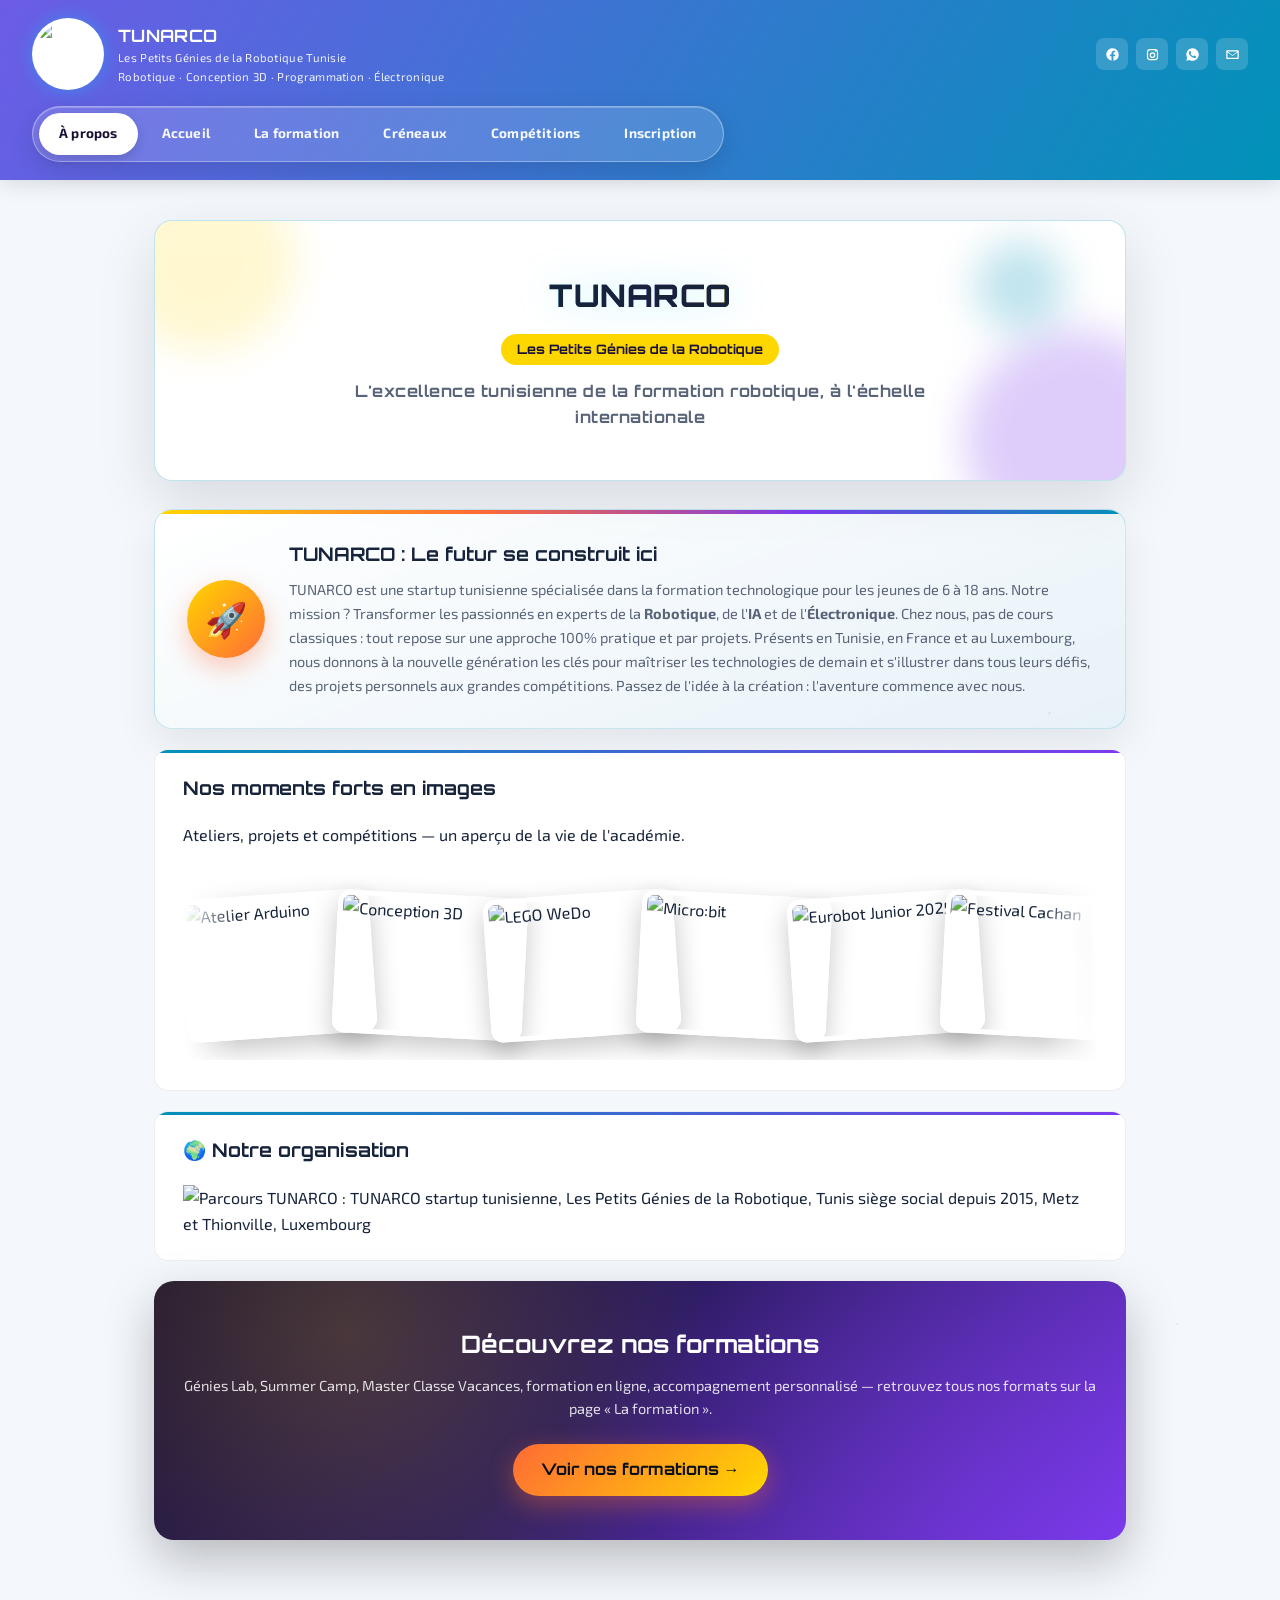
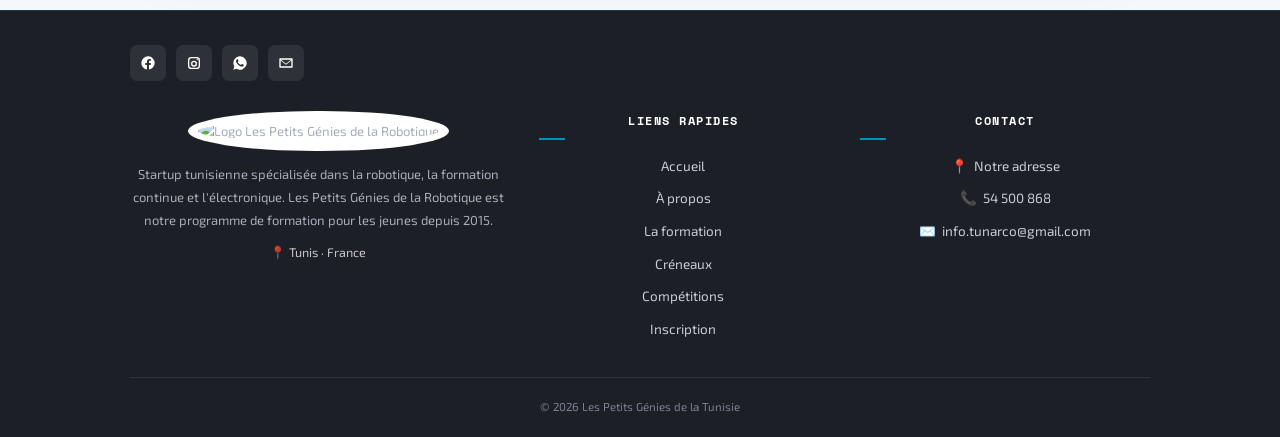
==== apropos.html @ b127946f "Add files via upload" ====
<!DOCTYPE html>
<html lang="fr">
<head>
<meta charset="UTF-8">
<title>À propos — Les Petits Génies de la Tunisie</title>
<meta name="viewport" content="width=device-width, initial-scale=1.0">
<link rel="preconnect" href="https://fonts.googleapis.com">
<link rel="preconnect" href="https://fonts.gstatic.com" crossorigin>
<link href="https://fonts.googleapis.com/css2?family=Orbitron:wght@500;700;800;900&family=Exo+2:wght@300;400;500;600;700&family=Space+Mono:wght@400;700&display=swap" rel="stylesheet">
<link rel="stylesheet" href="style.css">
</head>
<body>
<div id="pageTransition"></div>
<header class="site-header">
  <div class="brand">
    <img class="logo-img" src="assets/logo-tunarco.png" alt="Logo TUNARCO">
    <div class="brand-text">
      <h1>TUNARCO</h1>
      <span>Les Petits Génies de la Robotique Tunisie</span>
      <span>Robotique · Conception 3D · Programmation · Électronique</span>
    </div>
  </div>
  <div class="header-social">
    <a href="https://www.facebook.com/lespetitsgeniesdelarobotique/" target="_blank" rel="noopener" aria-label="Facebook"><svg viewBox="0 0 24 24"><path d="M22 12a10 10 0 1 0-11.6 9.9v-7H7.9V12h2.5V9.8c0-2.5 1.5-3.9 3.8-3.9 1.1 0 2.2.2 2.2.2v2.4h-1.3c-1.2 0-1.6.7-1.6 1.6V12h2.8l-.4 2.9h-2.4v7A10 10 0 0 0 22 12z"/></svg></a>
    <a href="https://www.instagram.com/lpgt55/" target="_blank" rel="noopener" aria-label="Instagram"><svg viewBox="0 0 24 24"><path d="M8 3h8a5 5 0 0 1 5 5v8a5 5 0 0 1-5 5H8a5 5 0 0 1-5-5V8a5 5 0 0 1 5-5zm0 2a3 3 0 0 0-3 3v8a3 3 0 0 0 3 3h8a3 3 0 0 0 3-3V8a3 3 0 0 0-3-3H8zm4 3.5A4.5 4.5 0 1 1 7.5 13 4.5 4.5 0 0 1 12 8.5zm0 2A2.5 2.5 0 1 0 14.5 13 2.5 2.5 0 0 0 12 10.5zM17.8 6.7a1 1 0 1 1-1-1 1 1 0 0 1 1 1z"/></svg></a>
    <a href="https://wa.me/21654500868" target="_blank" rel="noopener" aria-label="WhatsApp"><svg viewBox="0 0 24 24"><path d="M12 2a10 10 0 0 0-8.6 15L2 22l5.1-1.3A10 10 0 1 0 12 2zm5.8 14.2c-.2.6-1.4 1.2-1.9 1.2-.5.1-1.1.1-1.8-.1-.4-.1-1-.3-1.7-.6-3-1.3-4.9-4.3-5.1-4.5-.1-.2-1.2-1.6-1.2-3s.8-2.1 1-2.4c.2-.2.5-.3.7-.3h.5c.2 0 .4 0 .6.4.2.5.7 1.7.8 1.9.1.2.1.4 0 .6-.1.2-.2.3-.3.5-.2.2-.3.3-.5.5-.2.2-.3.4-.1.7.2.3.8 1.3 1.7 2.1 1.2 1 2.1 1.4 2.5 1.6.3.1.5.1.7-.1.2-.2.7-.8.9-1.1.2-.3.4-.2.6-.1.2.1 1.6.7 1.8.9.2.1.4.2.4.3.1.2.1.7-.1 1.3z"/></svg></a>
    <a href="https://mail.google.com/mail/?view=cm&fs=1&to=info.tunarco@gmail.com" target="_blank" rel="noopener" aria-label="Email"><svg viewBox="0 0 24 24"><path d="M3 5h18a1 1 0 0 1 1 1v12a1 1 0 0 1-1 1H3a1 1 0 0 1-1-1V6a1 1 0 0 1 1-1zm1.4 2 7.6 6 7.6-6H4.4zM20 8.2l-8 6.3-8-6.3V17h16V8.2z"/></svg></a>
  </div>
  <nav class="main-nav">
    <a href="apropos.html" class="active">À propos</a>
    <a href="index.html">Accueil</a>
    <a href="formation.html">La formation</a>
    <a href="creneaux.html">Créneaux</a>
    <a href="planning-competitions.html">Compétitions</a>
    <a href="inscription.html">Inscription</a>
  </nav>
</header>

<main>
  <section class="hero">
    <div class="blob blob-yellow"></div>
    <div class="blob blob-turquoise"></div>
    <div class="blob blob-small"></div>
    <div class="hero-heading">
      <h2 class="admission-title">TUNARCO</h2>
      <span class="year-badge">Les Petits Génies de la Robotique</span>
      <p class="hero-tagline">L'excellence tunisienne de la formation robotique, à l'échelle internationale</p>
    </div>
  </section>

  <div class="spotlight-card">
    <div class="spotlight-icon">🚀</div>
    <div class="spotlight-body">
      <h3>TUNARCO : Le futur se construit ici</h3>
      <p>TUNARCO est une startup tunisienne spécialisée dans la formation technologique pour les jeunes de 6 à 18 ans. Notre mission ? Transformer les passionnés en experts de la <strong>Robotique</strong>, de l'<strong>IA</strong> et de l'<strong>Électronique</strong>. Chez nous, pas de cours classiques : tout repose sur une approche 100% pratique et par projets. Présents en Tunisie, en France et au Luxembourg, nous donnons à la nouvelle génération les clés pour maîtriser les technologies de demain et s'illustrer dans tous leurs défis, des projets personnels aux grandes compétitions. Passez de l'idée à la création : l'aventure commence avec nous.</p>
    </div>
  </div>

  <div class="card">
    <h3>Nos moments forts en images</h3>
    <p>Ateliers, projets et compétitions — un aperçu de la vie de l'académie.</p>
    <div class="photo-stack-wrap">
      <div class="photo-stack-track">
        <div class="photo-card"><img src="assets/gallery/atelier-arduino-leds.jpg" alt="Atelier Arduino"><span class="photo-caption">Atelier Arduino</span></div>
        <div class="photo-card"><img src="assets/gallery/atelier-conception3d-cad-voiture.jpg" alt="Conception 3D"><span class="photo-caption">Conception 3D</span></div>
        <div class="photo-card"><img src="assets/gallery/atelier-lego-wedo.jpg" alt="LEGO WeDo"><span class="photo-caption">LEGO WeDo</span></div>
        <div class="photo-card"><img src="assets/gallery/atelier-microbit-programmation.jpg" alt="Micro:bit"><span class="photo-caption">Micro:bit</span></div>
        <div class="photo-card"><img src="assets/gallery/competition-eurobot-junior-2025.jpg" alt="Eurobot Junior 2025"><span class="photo-caption">Eurobot Junior 2025</span></div>
        <div class="photo-card"><img src="assets/gallery/competition-festival-cachan-1.jpg" alt="Festival Cachan"><span class="photo-caption">Festival Cachan</span></div>
        <div class="photo-card"><img src="assets/gallery/competition-minoan-robotsports.jpg" alt="MRC Minoan Robotsports"><span class="photo-caption">MRC Minoan Robotsports</span></div>
        <div class="photo-card"><img src="assets/gallery/competition-star-game.jpg" alt="Star Game"><span class="photo-caption">Star Game</span></div>
        <div class="photo-card"><img src="assets/gallery/projet1-soudure-coeur.jpg" alt="Atelier soudure"><span class="photo-caption">Atelier soudure</span></div>
        <div class="photo-card"><img src="assets/gallery/atelier-conception3d-tinkercad.jpg" alt="Conception 3D Tinkercad"><span class="photo-caption">Conception 3D</span></div>
        <div class="photo-card"><img src="assets/gallery/competition-festival-cachan-2.jpg" alt="Festival Cachan"><span class="photo-caption">Festival Cachan</span></div>
        <div class="photo-card"><img src="assets/gallery/projet1-soudure-triangle.jpg" alt="Atelier soudure"><span class="photo-caption">Atelier soudure</span></div>
        <div class="photo-card"><img src="assets/gallery/competition-concours-national-3eme-prix.jpg" alt="Concours National des Projets Technologiques"><span class="photo-caption">Concours National - 3ème prix</span></div>
        <div class="photo-card"><img src="assets/gallery/competition-concours-national-2eme-prix.jpg" alt="Concours National des Projets Technologiques"><span class="photo-caption">Concours National - 2ème prix</span></div>
        <div class="photo-card"><img src="assets/gallery/competition-robocup-ensi-certificats.jpg" alt="RoboCup ENSI"><span class="photo-caption">RoboCup ENSI</span></div>
        <div class="photo-card"><img src="assets/gallery/competition-robocup-ensi-defi.jpg" alt="RoboCup ENSI"><span class="photo-caption">RoboCup ENSI</span></div>
        <div class="photo-card"><img src="assets/gallery/competition-robocup-ensi-supporters.jpg" alt="RoboCup ENSI"><span class="photo-caption">RoboCup ENSI</span></div>
        <div class="photo-card"><img src="assets/gallery/competition-robocup-ensi8-certificats.jpg" alt="RoboCup ENSI 8.0"><span class="photo-caption">RoboCup ENSI 8.0</span></div>
        <div class="photo-card"><img src="assets/gallery/competition-robotek-certificats.jpg" alt="Robotek"><span class="photo-caption">Robotek</span></div>
        <div class="photo-card"><img src="assets/gallery/competition-ensta-robots-trophee.jpg" alt="ENSTA Robots"><span class="photo-caption">ENSTA Robots</span></div>
        <div class="photo-card"><img src="assets/gallery/competition-eurobot-junior-qualification.jpg" alt="Eurobot Junior 2025"><span class="photo-caption">Eurobot Junior 2025</span></div>
        <div class="photo-card"><img src="assets/gallery/competition-festival-cachan-equipe.jpg" alt="Festival Cachan"><span class="photo-caption">Festival Cachan</span></div>
        <div class="photo-card"><img src="assets/gallery/competition-robots-piste.jpg" alt="Robots sur piste"><span class="photo-caption">Robots sur piste</span></div>
        <div class="photo-card"><img src="assets/gallery/equipe-faculte-sciences.jpg" alt="Équipe à la Faculté des Sciences"><span class="photo-caption">Faculté des Sciences</span></div>
        <div class="photo-card"><img src="assets/gallery/equipe-banniere-toit.jpg" alt="L'équipe TUNARCO"><span class="photo-caption">L'équipe TUNARCO</span></div>
        <div class="photo-card"><img src="assets/gallery/equipe-depart-aeroport.jpg" alt="Départ pour la compétition"><span class="photo-caption">Départ pour la compétition</span></div>
        <div class="photo-card"><img src="assets/gallery/competition-eurobot-tunisie2019-3000dinars.jpg" alt="Eurobot Tunisie 2019"><span class="photo-caption">Eurobot Tunisie 2019</span></div>
        <div class="photo-card"><img src="assets/gallery/atelier-arduino-uno-voiture.jpg" alt="Voiture Arduino"><span class="photo-caption">Voiture Arduino</span></div>
        <div class="photo-card"><img src="assets/gallery/atelier-imprimantes3d.jpg" alt="Imprimantes 3D"><span class="photo-caption">Imprimantes 3D</span></div>
        <div class="photo-card"><img src="assets/gallery/atelier-soudure-breadboard.jpg" alt="Atelier électronique"><span class="photo-caption">Atelier électronique</span></div>
        <!-- duplicate set pour boucle continue -->
        <div class="photo-card" aria-hidden="true"><img src="assets/gallery/atelier-arduino-leds.jpg" alt=""><span class="photo-caption">Atelier Arduino</span></div>
        <div class="photo-card" aria-hidden="true"><img src="assets/gallery/atelier-conception3d-cad-voiture.jpg" alt=""><span class="photo-caption">Conception 3D</span></div>
        <div class="photo-card" aria-hidden="true"><img src="assets/gallery/atelier-lego-wedo.jpg" alt=""><span class="photo-caption">LEGO WeDo</span></div>
        <div class="photo-card" aria-hidden="true"><img src="assets/gallery/atelier-microbit-programmation.jpg" alt=""><span class="photo-caption">Micro:bit</span></div>
        <div class="photo-card" aria-hidden="true"><img src="assets/gallery/competition-eurobot-junior-2025.jpg" alt=""><span class="photo-caption">Eurobot Junior 2025</span></div>
        <div class="photo-card" aria-hidden="true"><img src="assets/gallery/competition-festival-cachan-1.jpg" alt=""><span class="photo-caption">Festival Cachan</span></div>
        <div class="photo-card" aria-hidden="true"><img src="assets/gallery/competition-minoan-robotsports.jpg" alt=""><span class="photo-caption">MRC Minoan Robotsports</span></div>
        <div class="photo-card" aria-hidden="true"><img src="assets/gallery/competition-star-game.jpg" alt=""><span class="photo-caption">Star Game</span></div>
        <div class="photo-card" aria-hidden="true"><img src="assets/gallery/projet1-soudure-coeur.jpg" alt=""><span class="photo-caption">Atelier soudure</span></div>
        <div class="photo-card" aria-hidden="true"><img src="assets/gallery/atelier-conception3d-tinkercad.jpg" alt=""><span class="photo-caption">Conception 3D</span></div>
        <div class="photo-card" aria-hidden="true"><img src="assets/gallery/competition-festival-cachan-2.jpg" alt=""><span class="photo-caption">Festival Cachan</span></div>
        <div class="photo-card" aria-hidden="true"><img src="assets/gallery/projet1-soudure-triangle.jpg" alt=""><span class="photo-caption">Atelier soudure</span></div>
        <div class="photo-card" aria-hidden="true"><img src="assets/gallery/competition-concours-national-3eme-prix.jpg" alt=""><span class="photo-caption">Concours National - 3ème prix</span></div>
        <div class="photo-card" aria-hidden="true"><img src="assets/gallery/competition-concours-national-2eme-prix.jpg" alt=""><span class="photo-caption">Concours National - 2ème prix</span></div>
        <div class="photo-card" aria-hidden="true"><img src="assets/gallery/competition-robocup-ensi-certificats.jpg" alt=""><span class="photo-caption">RoboCup ENSI</span></div>
        <div class="photo-card" aria-hidden="true"><img src="assets/gallery/competition-robocup-ensi-defi.jpg" alt=""><span class="photo-caption">RoboCup ENSI</span></div>
        <div class="photo-card" aria-hidden="true"><img src="assets/gallery/competition-robocup-ensi-supporters.jpg" alt=""><span class="photo-caption">RoboCup ENSI</span></div>
        <div class="photo-card" aria-hidden="true"><img src="assets/gallery/competition-robocup-ensi8-certificats.jpg" alt=""><span class="photo-caption">RoboCup ENSI 8.0</span></div>
        <div class="photo-card" aria-hidden="true"><img src="assets/gallery/competition-robotek-certificats.jpg" alt=""><span class="photo-caption">Robotek</span></div>
        <div class="photo-card" aria-hidden="true"><img src="assets/gallery/competition-ensta-robots-trophee.jpg" alt=""><span class="photo-caption">ENSTA Robots</span></div>
        <div class="photo-card" aria-hidden="true"><img src="assets/gallery/competition-eurobot-junior-qualification.jpg" alt=""><span class="photo-caption">Eurobot Junior 2025</span></div>
        <div class="photo-card" aria-hidden="true"><img src="assets/gallery/competition-festival-cachan-equipe.jpg" alt=""><span class="photo-caption">Festival Cachan</span></div>
        <div class="photo-card" aria-hidden="true"><img src="assets/gallery/competition-robots-piste.jpg" alt=""><span class="photo-caption">Robots sur piste</span></div>
        <div class="photo-card" aria-hidden="true"><img src="assets/gallery/equipe-faculte-sciences.jpg" alt=""><span class="photo-caption">Faculté des Sciences</span></div>
        <div class="photo-card" aria-hidden="true"><img src="assets/gallery/equipe-banniere-toit.jpg" alt=""><span class="photo-caption">L'équipe TUNARCO</span></div>
        <div class="photo-card" aria-hidden="true"><img src="assets/gallery/equipe-depart-aeroport.jpg" alt=""><span class="photo-caption">Départ pour la compétition</span></div>
        <div class="photo-card" aria-hidden="true"><img src="assets/gallery/competition-eurobot-tunisie2019-3000dinars.jpg" alt=""><span class="photo-caption">Eurobot Tunisie 2019</span></div>
        <div class="photo-card" aria-hidden="true"><img src="assets/gallery/atelier-arduino-uno-voiture.jpg" alt=""><span class="photo-caption">Voiture Arduino</span></div>
        <div class="photo-card" aria-hidden="true"><img src="assets/gallery/atelier-imprimantes3d.jpg" alt=""><span class="photo-caption">Imprimantes 3D</span></div>
        <div class="photo-card" aria-hidden="true"><img src="assets/gallery/atelier-soudure-breadboard.jpg" alt=""><span class="photo-caption">Atelier électronique</span></div>
      </div>
    </div>
  </div>

  <div class="card infographic-card">
    <h3>🌍 Notre organisation</h3>
    <img class="infographic-img" src="assets/tunarco-roadmap-locations.svg" alt="Parcours TUNARCO : TUNARCO startup tunisienne, Les Petits Génies de la Robotique, Tunis siège social depuis 2015, Metz et Thionville, Luxembourg">
  </div>

  <div class="cta-banner">
    <h3>Découvrez nos formations</h3>
    <p>Génies Lab, Summer Camp, Master Classe Vacances, formation en ligne, accompagnement personnalisé — retrouvez tous nos formats sur la page « La formation ».</p>
    <a class="cta" href="formation.html">Voir nos formations →</a>
  </div>
</main>

<footer class="site-footer-dark">
  <div class="footer-social">
    <a href="https://www.facebook.com/lespetitsgeniesdelarobotique/" target="_blank" rel="noopener" aria-label="Facebook"><svg viewBox="0 0 24 24"><path d="M22 12a10 10 0 1 0-11.6 9.9v-7H7.9V12h2.5V9.8c0-2.5 1.5-3.9 3.8-3.9 1.1 0 2.2.2 2.2.2v2.4h-1.3c-1.2 0-1.6.7-1.6 1.6V12h2.8l-.4 2.9h-2.4v7A10 10 0 0 0 22 12z"/></svg></a>
    <a href="https://www.instagram.com/lpgt55/" target="_blank" rel="noopener" aria-label="Instagram"><svg viewBox="0 0 24 24"><path d="M8 3h8a5 5 0 0 1 5 5v8a5 5 0 0 1-5 5H8a5 5 0 0 1-5-5V8a5 5 0 0 1 5-5zm0 2a3 3 0 0 0-3 3v8a3 3 0 0 0 3 3h8a3 3 0 0 0 3-3V8a3 3 0 0 0-3-3H8zm4 3.5A4.5 4.5 0 1 1 7.5 13 4.5 4.5 0 0 1 12 8.5zm0 2A2.5 2.5 0 1 0 14.5 13 2.5 2.5 0 0 0 12 10.5zM17.8 6.7a1 1 0 1 1-1-1 1 1 0 0 1 1 1z"/></svg></a>
    <a href="https://wa.me/21654500868" target="_blank" rel="noopener" aria-label="WhatsApp"><svg viewBox="0 0 24 24"><path d="M12 2a10 10 0 0 0-8.6 15L2 22l5.1-1.3A10 10 0 1 0 12 2zm5.8 14.2c-.2.6-1.4 1.2-1.9 1.2-.5.1-1.1.1-1.8-.1-.4-.1-1-.3-1.7-.6-3-1.3-4.9-4.3-5.1-4.5-.1-.2-1.2-1.6-1.2-3s.8-2.1 1-2.4c.2-.2.5-.3.7-.3h.5c.2 0 .4 0 .6.4.2.5.7 1.7.8 1.9.1.2.1.4 0 .6-.1.2-.2.3-.3.5-.2.2-.3.3-.5.5-.2.2-.3.4-.1.7.2.3.8 1.3 1.7 2.1 1.2 1 2.1 1.4 2.5 1.6.3.1.5.1.7-.1.2-.2.7-.8.9-1.1.2-.3.4-.2.6-.1.2.1 1.6.7 1.8.9.2.1.4.2.4.3.1.2.1.7-.1 1.3z"/></svg></a>
    <a href="https://mail.google.com/mail/?view=cm&fs=1&to=info.tunarco@gmail.com" target="_blank" rel="noopener" aria-label="Email"><svg viewBox="0 0 24 24"><path d="M3 5h18a1 1 0 0 1 1 1v12a1 1 0 0 1-1 1H3a1 1 0 0 1-1-1V6a1 1 0 0 1 1-1zm1.4 2 7.6 6 7.6-6H4.4zM20 8.2l-8 6.3-8-6.3V17h16V8.2z"/></svg></a>
  </div>
  <div class="footer-columns">
    <div class="footer-col">
      <img src="assets/logo-petits-genies.png" alt="Logo Les Petits Génies de la Robotique" style="height:150px;width:150px;object-fit:contain;background:#fff;border-radius:50%;padding:10px;margin-bottom:12px;">
      <p>Startup tunisienne spécialisée dans la robotique, la formation continue et l'électronique. Les Petits Génies de la Robotique est notre programme de formation pour les jeunes depuis 2015.</p>
      <p style="margin-top:8px;font-size:12.5px;color:rgba(255,255,255,.75);">📍 Tunis · France</p>
    </div>
    <div class="footer-col">
      <h4>Liens rapides</h4>
      <a href="index.html">Accueil</a>
      <a href="apropos.html">À propos</a>
      <a href="formation.html">La formation</a>
      <a href="creneaux.html">Créneaux</a>
      <a href="planning-competitions.html">Compétitions</a>
      <a href="inscription.html">Inscription</a>
    </div>
    <div class="footer-col">
      <h4>Contact</h4>
      <a href="https://maps.app.goo.gl/1cRpveEhUmThUZqv9" target="_blank" rel="noopener"><span class="foot-icon">📍</span>Notre adresse</a>
      <a href="tel:+21654500868"><span class="foot-icon">📞</span>54 500 868</a>
      <a href="https://mail.google.com/mail/?view=cm&fs=1&to=info.tunarco@gmail.com" target="_blank" rel="noopener"><span class="foot-icon">✉️</span>info.tunarco@gmail.com</a>
    </div>
  </div>
  <p class="footer-copy">© 2026 Les Petits Génies de la Tunisie</p>
</footer>
<script src="assets/interactions.js"></script>
</body>
</html>
---- style.css ----
:root{
  --primary:#0092b8;
  --primary-dark:#1a1035;
  --turquoise:#7c3aed;
  --yellow:#ffd700;
  --yellow-dark:#c9a600;
  --bg:#f4f7fc;
  --bg2:#eef2f8;
  --card:#ffffff;
  --text:#16233a;
  --muted:#5a6478;
  --border:rgba(0,146,184,.25);
  --success:#12a454;
  --red:#ff6b35;
}
*{box-sizing:border-box;}
html{scroll-behavior:smooth;}
body{
  margin:0;
  font-family:'Exo 2',"Segoe UI",Arial,sans-serif;
  background:var(--bg);
  color:var(--text);
  line-height:1.6;
  opacity:0;
  animation:pageFadeIn .5s ease forwards;
  overflow-x:hidden;
  position:relative;
}
body::before{
  content:'';
  position:fixed;inset:0;z-index:-1;pointer-events:none;
  background:
    radial-gradient(1px 1px at 10% 15%,rgba(10,35,60,.12),transparent),
    radial-gradient(1px 1px at 55% 20%,rgba(10,35,60,.14),transparent),
    radial-gradient(1.5px 1.5px at 82% 35%,rgba(10,35,60,.16),transparent),
    radial-gradient(1px 1px at 5% 55%,rgba(10,35,60,.08),transparent),
    radial-gradient(1px 1px at 70% 80%,rgba(10,35,60,.1),transparent),
    radial-gradient(1px 1px at 30% 90%,rgba(10,35,60,.09),transparent),
    radial-gradient(1.5px 1.5px at 92% 65%,rgba(10,35,60,.11),transparent);
}
@keyframes pageFadeIn{
  from{opacity:0;transform:translateY(8px);}
  to{opacity:1;transform:translateY(0);}
}
h1,h2,h3,h4,
.admission-title,
.month-chip,
.year-badge,
.cta,
button.submit-btn,
.road-card h4,
.journey-node-label,
.snake-label{
  font-family:'Orbitron',sans-serif;
}

/* transition overlay for page-to-page "glissement" */
#pageTransition{
  position:fixed;inset:0;z-index:9999;
  background:linear-gradient(120deg,var(--turquoise),var(--primary));
  transform:translateX(-100%);
  pointer-events:none;
}
#pageTransition.leaving{
  animation:slideOverIn .45s cubic-bezier(.6,0,.4,1) forwards;
}
@keyframes slideOverIn{
  from{transform:translateX(-100%);}
  to{transform:translateX(0);}
}

header.site-header{
  background:linear-gradient(120deg,#6c5ce7,var(--primary),var(--turquoise));
  background-size:200% 200%;
  animation:headerShift 10s ease infinite;
  color:#fff;
  padding:18px 32px;
  display:flex;
  align-items:center;
  justify-content:space-between;
  flex-wrap:wrap;
  gap:16px;
  position:sticky;top:0;z-index:100;
  box-shadow:0 4px 20px rgba(0,0,0,.12);
}
@keyframes headerShift{
  0%,100%{background-position:0% 50%;}
  50%{background-position:100% 50%;}
}
.brand{
  display:flex;
  align-items:center;
  gap:14px;
}
.logo-img{
  width:72px;height:72px;border-radius:50%;
  background:#fff;
  padding:4px;
  object-fit:contain;
  box-shadow:0 0 18px rgba(0,212,255,.35);
  transition:transform .35s cubic-bezier(.34,1.56,.64,1);
}
.brand:hover .logo-img{
  transform:rotate(-8deg) scale(1.08);
}
.brand-text h1{margin:0;font-size:17px;letter-spacing:.3px;font-family:'Orbitron',sans-serif;color:#fff;}
.brand-text span{display:block;font-size:11.5px;opacity:.9;font-family:'Exo 2',sans-serif;color:#fff;letter-spacing:.3px;}
.header-social{
  display:flex;gap:8px;
  order:2;
}
.header-social a{
  width:32px;height:32px;border-radius:8px;
  background:rgba(255,255,255,.16);
  display:flex;align-items:center;justify-content:center;
  color:#fff;transition:background .25s ease, transform .25s ease;
}
.header-social a:hover{background:rgba(255,255,255,.32);transform:translateY(-2px);}
.header-social svg{width:15px;height:15px;fill:currentColor;}
nav.main-nav{
  display:flex;gap:4px;flex-wrap:wrap;
  order:3;
  background:rgba(255,255,255,.14);
  backdrop-filter:blur(14px);
  -webkit-backdrop-filter:blur(14px);
  border:1px solid rgba(255,255,255,.35);
  border-radius:999px;
  padding:6px;
  box-shadow:0 8px 24px rgba(0,0,0,.12), inset 0 1px 0 rgba(255,255,255,.25);
}
nav.main-nav a{
  position:relative;
  color:rgba(255,255,255,.95);text-decoration:none;
  padding:10px 20px;border-radius:999px;
  font-size:13.5px;font-weight:700;
  font-family:'Exo 2',sans-serif;
  letter-spacing:.2px;
  transition:background .25s, transform .25s, color .25s;
}
nav.main-nav a:hover{background:rgba(255,255,255,.2);}
nav.main-nav a.active{background:#fff;color:var(--primary-dark);box-shadow:0 4px 12px rgba(0,0,0,.15);}

@media (max-width:700px){
  header.site-header{padding:14px 16px;gap:10px;}
  .logo-img{width:52px;height:52px;}
  .brand{gap:9px;}
  .brand-text h1{font-size:14.5px;}
  .brand-text span{font-size:10px;}
  .header-social a{width:28px;height:28px;}
  .header-social svg{width:13px;height:13px;}
  nav.main-nav{justify-content:center;width:100%;border-radius:16px;padding:5px;gap:3px;}
  nav.main-nav a{padding:8px 12px;font-size:12px;}
}
@media (max-width:420px){
  .brand-text{display:none;}
}

main{max-width:1020px;margin:0 auto;padding:40px 24px 60px;position:relative;}

.hero{
  position:relative;
  background:var(--card);
  border:1px solid var(--border);
  border-radius:18px;
  padding:50px 40px;
  text-align:center;
  margin-bottom:28px;
  overflow:hidden;
  isolation:isolate;
  box-shadow:0 20px 60px rgba(0,0,0,.12);
}
.blob{
  position:absolute;
  border-radius:50%;
  filter:blur(20px);
  opacity:.35;
  z-index:-1;
  transition:transform .25s ease-out;
  pointer-events:none;
}
.blob-yellow{width:180px;height:180px;background:var(--yellow);top:-50px;left:-40px;opacity:.18;}
.blob-turquoise{width:220px;height:220px;background:var(--turquoise);bottom:-70px;right:-60px;opacity:.25;}
.blob-small{width:90px;height:90px;background:var(--primary);top:20px;right:60px;opacity:.25;}

.hero h2{font-size:31px;color:var(--text);margin-bottom:8px;}
.hero-heading{
  display:flex;flex-direction:column;align-items:center;
  gap:14px;
  position:relative;z-index:1;
}
.hero-heading .admission-title{margin:0;}
.hero-heading .year-badge{margin:0;}
.hero-tagline{
  font-weight:700;color:var(--primary);font-size:16px;
  font-family:'Orbitron',sans-serif;letter-spacing:.5px;
  margin:0;text-align:center;
}
.hero-desc{margin-top:22px;}
@media (max-width:600px){
  .hero-tagline{font-size:14px;}
}
.admission-title{
  font-size:58px;
  font-weight:800;
  margin:6px 0 14px;
  background:linear-gradient(100deg,var(--primary),var(--turquoise) 60%,var(--yellow));
  -webkit-background-clip:text;
  background-clip:text;
  color:transparent;
  letter-spacing:.5px;
  animation:popIn .55s cubic-bezier(.34,1.56,.64,1) .05s both, glFloat 3.2s ease-in-out .6s infinite;
  filter:drop-shadow(0 0 18px rgba(0,212,255,.25));
}
@media (max-width:600px){
  .admission-title{font-size:36px;}
}
.year-badge{
  display:inline-block;background:var(--yellow);color:var(--primary-dark);
  padding:5px 16px;border-radius:20px;font-size:13px;font-weight:700;
  margin-bottom:16px;
  animation:popIn .5s cubic-bezier(.34,1.56,.64,1) .1s both;
}

.page-banner{
  text-align:center;
  padding:28px 20px 8px;
  margin-bottom:6px;
}
.page-banner .admission-title{font-size:46px;margin-bottom:8px;}
.page-banner .year-badge{margin-bottom:0;}

/* ---------- Génies Lab sticker badge (unused by default, kept for reuse) ---------- */
.gl-sticker{
  position:relative;
  display:inline-block;
  background:var(--card);
  border:5px solid var(--turquoise);
  border-radius:16px;
  padding:16px 40px 12px;
  box-shadow:0 8px 24px rgba(124,58,237,.3);
  animation:popIn .6s cubic-bezier(.34,1.56,.64,1) both, glFloat 3.2s ease-in-out .6s infinite;
  transition:transform .3s ease, box-shadow .3s ease;
}
.gl-sticker:hover{
  transform:scale(1.04);
  box-shadow:0 12px 30px rgba(124,58,237,.4);
  animation-play-state:paused;
}
@keyframes glFloat{
  0%,100%{transform:translateY(0);}
  50%{transform:translateY(-6px);}
}
.gl-title{
  margin:0;
  font-family:'Orbitron',sans-serif;
  font-weight:700;
  font-size:52px;
  line-height:1.1;
  letter-spacing:1px;
  word-spacing:12px;
  color:var(--text);
  -webkit-text-stroke:2px var(--turquoise);
  paint-order:stroke fill;
  text-shadow:0 0 20px rgba(124,58,237,.5);
  white-space:nowrap;
}
.gl-year{
  margin:4px 0 0;
  font-family:'Orbitron',sans-serif;
  font-weight:700;
  font-size:22px;
  letter-spacing:3px;
  color:var(--primary);
}
.gl-sparkle{
  position:absolute;top:-10px;right:-6px;
  font-size:22px;
  animation:glTwinkle 1.8s ease-in-out infinite;
}
@keyframes glTwinkle{
  0%,100%{opacity:.4;transform:scale(.8) rotate(0deg);}
  50%{opacity:1;transform:scale(1.15) rotate(15deg);}
}
@media (max-width:600px){
  .gl-title{font-size:30px;-webkit-text-stroke-width:1.5px;word-spacing:6px;}
  .gl-year{font-size:15px;}
  .gl-sticker{padding:12px 22px 10px;}
}
@keyframes popIn{
  from{opacity:0;transform:scale(.7);}
  to{opacity:1;transform:scale(1);}
}
.contact-bar{
  display:flex;flex-wrap:wrap;justify-content:center;gap:10px;
  margin:14px 0 8px;position:relative;z-index:1;
}
.contact-btn{
  display:inline-flex;align-items:center;gap:7px;
  background:rgba(10,20,40,.03);
  border:1px solid var(--border);
  color:var(--text);
  text-decoration:none;
  padding:8px 16px;border-radius:24px;
  font-size:13px;font-weight:600;
  font-family:'Space Mono',monospace;
  transition:transform .25s ease, border-color .25s ease, background .25s ease, box-shadow .25s ease;
}
.contact-icon{font-size:14px;line-height:1;}
.contact-btn:hover{
  transform:translateY(-3px);
  border-color:var(--primary);
  background:rgba(0,212,255,.08);
  box-shadow:0 8px 20px rgba(0,212,255,.2);
  color:var(--primary);
}
@media (max-width:600px){
  .contact-btn{font-size:12px;padding:7px 12px;}
}
.hero p{color:var(--muted);font-size:16px;max-width:700px;margin:0 auto;position:relative;z-index:1;}
.cta{
  display:inline-block;margin-top:22px;background:linear-gradient(135deg,var(--red),var(--yellow));
  color:#0a0e1a;padding:13px 28px;border-radius:40px;text-decoration:none;
  font-weight:700;transition:transform .25s, box-shadow .25s, background .25s;
  box-shadow:0 8px 26px rgba(255,107,53,.4);
  position:relative;z-index:1;
}
.cta:hover{
  transform:translateY(-3px) scale(1.03);
  box-shadow:0 12px 34px rgba(255,107,53,.55);
}

.stats-bar{
  display:flex;flex-wrap:wrap;justify-content:space-between;gap:16px;
  background:linear-gradient(120deg,#0f9aa3,#3fd1cf);
  border-radius:16px;
  padding:24px 28px;
  margin-bottom:20px;
  box-shadow:0 14px 34px rgba(15,154,163,.25);
}
.stat-item{
  flex:1 1 120px;
  display:flex;flex-direction:column;align-items:center;text-align:center;
  opacity:0;
  animation:cardRise .5s cubic-bezier(.34,1.56,.64,1) forwards;
  transition:transform .25s ease;
}
.stat-item:hover{transform:translateY(-4px) scale(1.05);}
.stat-icon{
  width:26px;height:26px;margin-bottom:6px;
  stroke:#fff;fill:none;stroke-width:1.8;stroke-linecap:round;stroke-linejoin:round;
}
.stat-num{
  font-family:'Orbitron',sans-serif;font-weight:800;font-size:26px;color:#fff;
  text-shadow:0 2px 10px rgba(0,0,0,.15);
}
.stat-label{
  font-family:'Space Mono',monospace;font-size:11px;color:rgba(255,255,255,.9);
  letter-spacing:.3px;margin-top:4px;
}
@media (max-width:700px){
  .stats-bar{padding:20px;}
  .stat-num{font-size:21px;}
}

.age-track-wrap{
  overflow:hidden;position:relative;margin-bottom:22px;
  -webkit-mask-image:linear-gradient(90deg,transparent,#000 6%,#000 94%,transparent);
  mask-image:linear-gradient(90deg,transparent,#000 6%,#000 94%,transparent);
}
.age-track{
  display:flex;gap:18px;width:max-content;
  animation:ageScroll 30s linear infinite;
}
.age-track-wrap:hover .age-track{animation-play-state:paused;}
@keyframes ageScroll{
  from{transform:translateX(0);}
  to{transform:translateX(-50%);}
}
.age-card{
  flex:0 0 230px;
  border-radius:16px;
  padding:20px 18px;
  color:#fff;
  box-shadow:0 10px 26px rgba(0,0,0,.15);
  transition:transform .25s ease, box-shadow .25s ease;
}
.age-card:hover{transform:translateY(-6px) scale(1.03);box-shadow:0 16px 34px rgba(0,0,0,.22);}
.age-badge{
  display:flex;flex-direction:column;align-items:flex-start;gap:2px;
  font-family:'Orbitron',sans-serif;font-weight:800;font-size:17px;
  background:rgba(255,255,255,.2);padding:8px 14px;border-radius:10px;margin-bottom:12px;
}
.age-badge small{
  font-family:'Space Mono',monospace;font-weight:400;font-size:11px;
  letter-spacing:.3px;opacity:.9;
}
.age-tools{display:flex;flex-wrap:wrap;gap:6px;margin-bottom:12px;}
.age-tool{
  background:rgba(255,255,255,.2);font-size:11px;padding:4px 9px;border-radius:14px;
  font-family:'Space Mono',monospace;
}
.age-tagline{font-size:12.5px;line-height:1.55;margin:0;opacity:.97;}
.age-c1{background:linear-gradient(160deg,#ec4899,#f472b6);}
.age-c2{background:linear-gradient(160deg,#7c3aed,#a78bfa);}
.age-c3{background:linear-gradient(160deg,#0092b8,#3fd1cf);}
.age-c4{background:linear-gradient(160deg,#12a454,#4ade80);}
.age-c5{background:linear-gradient(160deg,#ff6b35,#ffc72c);}
@media (max-width:600px){
  .age-card{flex:0 0 200px;padding:16px 14px;}
}

.gallery-track-wrap{
  overflow:hidden;position:relative;margin-bottom:22px;
  -webkit-mask-image:linear-gradient(90deg,transparent,#000 6%,#000 94%,transparent);
  mask-image:linear-gradient(90deg,transparent,#000 6%,#000 94%,transparent);
}
.gallery-track{
  display:flex;gap:16px;width:max-content;
  animation:galleryScroll 40s linear infinite;
}
.gallery-track-wrap:hover .gallery-track{animation-play-state:paused;}
@keyframes galleryScroll{
  from{transform:translateX(0);}
  to{transform:translateX(-50%);}
}
.gallery-card{
  flex:0 0 180px;
  aspect-ratio:4/3;
  border-radius:14px;
  border:2px dashed var(--turquoise);
  background:linear-gradient(135deg,rgba(0,146,184,.06),rgba(255,215,0,.06));
  display:flex;flex-direction:column;align-items:center;justify-content:center;
  gap:8px;
  transition:transform .3s ease, box-shadow .3s ease, border-color .3s ease;
}
.gallery-card:hover{
  transform:translateY(-5px) scale(1.03);
  box-shadow:0 14px 30px rgba(0,0,0,.12);
  border-color:var(--yellow);
}
.gallery-icon{font-size:30px;}
.gallery-label{font-size:11.5px;color:var(--muted);font-weight:600;font-family:'Space Mono',monospace;}
@media (max-width:600px){
  .gallery-card{flex:0 0 140px;}
}

.learn-track-wrap{
  overflow:hidden;position:relative;margin-bottom:20px;
  -webkit-mask-image:linear-gradient(90deg,transparent,#000 6%,#000 94%,transparent);
  mask-image:linear-gradient(90deg,transparent,#000 6%,#000 94%,transparent);
}
.learn-track{
  display:flex;gap:20px;width:max-content;
  animation:learnScroll 36s linear infinite;
}
.learn-track-wrap:hover .learn-track{animation-play-state:paused;}
@keyframes learnScroll{
  from{transform:translateX(0);}
  to{transform:translateX(-50%);}
}
.learn-card{
  flex:0 0 220px;
  background:var(--card);border:1px solid rgba(10,20,40,.07);border-radius:16px;
  padding:26px 20px;text-align:center;position:relative;overflow:hidden;
  transition:transform .3s ease, box-shadow .3s ease, border-color .3s ease;
}
.learn-card::before{
  content:'';position:absolute;top:0;left:0;right:0;height:3px;
  background:linear-gradient(90deg,var(--primary),var(--turquoise));
}
.learn-card:hover{
  transform:translateY(-6px);
  box-shadow:0 18px 40px rgba(0,0,0,.1);
  border-color:rgba(0,146,184,.3);
}
.learn-icon{
  width:64px;height:64px;border-radius:50%;
  display:flex;align-items:center;justify-content:center;
  font-size:28px;margin:0 auto 14px;
  animation:iconFloat 3s ease-in-out infinite;
  box-shadow:0 8px 20px rgba(0,0,0,.12);
}
.learn-card:hover .learn-icon{animation-play-state:paused;transform:scale(1.1) rotate(6deg);}
.learn-icon-1{background:linear-gradient(135deg,#7c3aed,#a78bfa);}
.learn-icon-2{background:linear-gradient(135deg,#0092b8,#3fd1cf);}
.learn-icon-3{background:linear-gradient(135deg,#ffc72c,#ff6b35);}
.learn-icon-4{background:linear-gradient(135deg,#12a454,#3fd1cf);}
.learn-icon-5{background:linear-gradient(135deg,#ff6b35,#ffc72c);}
.learn-icon-6{background:linear-gradient(135deg,#0092b8,#7c3aed);}
.learn-icon-7{background:linear-gradient(135deg,#ec4899,#f472b6);}
.learn-icon-8{background:linear-gradient(135deg,#12a454,#0092b8);}
.learn-card h4{margin:0 0 8px;color:var(--text);font-family:'Orbitron',sans-serif;font-size:16px;}
.learn-card p{margin:0;font-size:13px;color:var(--muted);line-height:1.55;}
@media (max-width:600px){
  .learn-card{flex:0 0 190px;padding:20px 16px;}
}

.card{
  position:relative;
  background:var(--card);border:1px solid rgba(10,20,40,.07);
  border-radius:14px;padding:24px 28px;margin-bottom:20px;
  transition:transform .3s ease, box-shadow .3s ease, border-color .3s ease;
  overflow:hidden;
}
.card::before{
  content:'';position:absolute;top:0;left:0;right:0;height:3px;
  background:linear-gradient(90deg,var(--primary),var(--turquoise));
}
.card:hover{
  transform:translateY(-5px);
  box-shadow:0 18px 40px rgba(0,0,0,.12), 0 0 20px rgba(0,212,255,.08);
  border-color:rgba(0,212,255,.3);
}
.card h3{color:var(--text);margin-top:0;font-family:'Orbitron',sans-serif;}

.icon-card{
  opacity:0;
  animation:cardRise .55s cubic-bezier(.34,1.56,.64,1) forwards;
}
@keyframes cardRise{
  from{opacity:0;transform:translateY(18px);}
  to{opacity:1;transform:translateY(0);}
}
.card-icon{
  display:inline-block;
  font-size:32px;
  margin-bottom:10px;
  animation:iconFloat 3s ease-in-out infinite;
  transition:transform .3s ease;
}
@keyframes iconFloat{
  0%,100%{transform:translateY(0) rotate(0deg);}
  50%{transform:translateY(-6px) rotate(-4deg);}
}
.icon-card:hover .card-icon{
  transform:scale(1.25) rotate(8deg);
  animation-play-state:paused;
}
.icon-card.comp-theme{
  border-color:rgba(255,215,0,.3);
  background:linear-gradient(160deg,rgba(255,215,0,.06),var(--card));
}
.icon-card.comp-theme::before{background:linear-gradient(90deg,var(--yellow),var(--red));}
.icon-card.comp-theme:hover{border-color:var(--yellow);}
.grid-2{display:grid;grid-template-columns:repeat(auto-fit,minmax(230px,1fr));gap:20px;}

/* ---------- Timeline infographique en zigzag (accueil) ---------- */
.timeline{position:relative;padding:20px 0 4px;margin-top:6px;}
.timeline::before{
  content:'';position:absolute;left:50%;top:6px;bottom:6px;
  border-left:3px dotted rgba(0,146,184,.35);
  transform:translateX(-50%);
}
.timeline-item{
  position:relative;width:50%;padding-bottom:44px;
  opacity:0;animation:cardRise .55s cubic-bezier(.34,1.56,.64,1) forwards;
}
.timeline-item:last-child{padding-bottom:0;}
.timeline-item:nth-child(odd){left:0;padding-right:46px;text-align:right;}
.timeline-item:nth-child(even){left:50%;padding-left:46px;text-align:left;}
.timeline-icon-wrap{
  position:absolute;top:0;
  width:64px;height:64px;border-radius:50%;
  display:flex;align-items:center;justify-content:center;
  font-size:25px;z-index:1;
  box-shadow:0 8px 20px rgba(0,0,0,.15);
  animation:iconFloat 3s ease-in-out infinite;
}
.timeline-item:nth-child(odd) .timeline-icon-wrap{right:-32px;}
.timeline-item:nth-child(even) .timeline-icon-wrap{left:-32px;}
.timeline-item:hover .timeline-icon-wrap{animation-play-state:paused;transform:scale(1.08);}
.timeline-num{
  position:absolute;top:-6px;
  background:var(--text);color:#fff;
  font-family:'Space Mono',monospace;font-size:10px;font-weight:700;
  padding:2px 6px;border-radius:10px;
  border:2px solid var(--card);
}
.timeline-item:nth-child(odd) .timeline-num{right:-8px;}
.timeline-item:nth-child(even) .timeline-num{left:-8px;}
.timeline-card{
  display:inline-block;background:var(--card);border-radius:26px;
  padding:16px 22px;max-width:100%;text-align:left;
  border:1px solid rgba(10,20,40,.07);
  box-shadow:0 8px 20px rgba(0,0,0,.06);
  transition:transform .3s ease, box-shadow .3s ease;
}
.timeline-item:nth-child(odd) .timeline-card{border-radius:26px 6px 26px 26px;}
.timeline-item:nth-child(even) .timeline-card{border-radius:6px 26px 26px 26px;}
.timeline-item:hover .timeline-card{transform:translateY(-4px);box-shadow:0 14px 30px rgba(0,0,0,.12);}
.timeline-card h4{margin:0 0 6px;font-family:'Orbitron',sans-serif;font-size:15.5px;color:var(--text);text-align:left;}
.timeline-card p{margin:0;font-size:13px;color:var(--muted);line-height:1.55;text-align:left;}
.timeline-c1 .timeline-icon-wrap{background:linear-gradient(135deg,var(--primary),var(--turquoise));color:#fff;}
.timeline-c2 .timeline-icon-wrap{background:linear-gradient(135deg,#12a454,#4ade80);color:#fff;}
.timeline-c3 .timeline-icon-wrap{background:linear-gradient(135deg,#7c3aed,#a78bfa);color:#fff;}
.timeline-c4 .timeline-icon-wrap{background:linear-gradient(135deg,var(--yellow),var(--red));color:#0a0e1a;}
.timeline-c5 .timeline-icon-wrap{background:linear-gradient(135deg,#0092b8,#12a454);color:#fff;}
@media (max-width:700px){
  .timeline::before{left:26px;}
  .timeline-item, .timeline-item:nth-child(odd), .timeline-item:nth-child(even){
    width:100%;left:0;text-align:left;padding-left:60px;padding-right:0;
  }
  .timeline-item:nth-child(odd) .timeline-icon-wrap,
  .timeline-item:nth-child(even) .timeline-icon-wrap{left:-6px;right:auto;width:52px;height:52px;font-size:20px;}
  .timeline-item:nth-child(odd) .timeline-num,
  .timeline-item:nth-child(even) .timeline-num{left:38px;right:auto;}
  .timeline-item:nth-child(odd) .timeline-card,
  .timeline-item:nth-child(even) .timeline-card{border-radius:6px 20px 20px 20px;}
  .timeline-card p{text-align:left;}
}

/* ---------- Spotlight + CTA banner (page À propos) ---------- */
.spotlight-card{
  display:flex;align-items:center;gap:24px;
  background:linear-gradient(160deg,var(--card),rgba(0,146,184,.05));
  border:1px solid rgba(0,146,184,.2);border-radius:18px;
  padding:30px 32px;margin-bottom:20px;
  box-shadow:0 16px 40px rgba(0,0,0,.08);
  position:relative;overflow:hidden;
}
.spotlight-card::before{
  content:'';position:absolute;top:0;left:0;right:0;height:4px;
  background:linear-gradient(90deg,var(--yellow),var(--red),var(--turquoise),var(--primary));
}
.spotlight-icon{
  flex-shrink:0;width:78px;height:78px;border-radius:50%;
  display:flex;align-items:center;justify-content:center;font-size:34px;
  background:linear-gradient(135deg,var(--yellow),var(--red));
  box-shadow:0 10px 26px rgba(255,107,53,.35);
  animation:iconFloat 3s ease-in-out infinite;
}
.spotlight-icon-alt{
  background:linear-gradient(135deg,var(--primary),var(--turquoise));
  box-shadow:0 10px 26px rgba(0,146,184,.35);
}
.spotlight-body h3{margin:0 0 8px;font-family:'Orbitron',sans-serif;color:var(--text);}
.spotlight-body p{margin:0;font-size:14.5px;color:var(--muted);line-height:1.65;}
@media (max-width:600px){
  .spotlight-card{flex-direction:column;text-align:center;padding:26px 22px;}
}

.cta-banner{
  text-align:center;border-radius:20px;padding:44px 30px;margin-top:8px;
  background:linear-gradient(135deg,var(--primary-dark),#2a1a5e 45%,var(--turquoise));
  box-shadow:0 20px 50px rgba(0,0,0,.25);
  position:relative;overflow:hidden;
}
.cta-banner::before{
  content:'';position:absolute;inset:0;
  background:radial-gradient(circle at 20% 20%, rgba(255,215,0,.18), transparent 45%),
             radial-gradient(circle at 85% 80%, rgba(124,58,237,.3), transparent 50%);
}
.cta-banner h3{
  position:relative;z-index:1;color:#fff;font-family:'Orbitron',sans-serif;
  font-size:24px;margin:0 0 10px;
}
.cta-banner p{
  position:relative;z-index:1;color:rgba(255,255,255,.85);font-size:14.5px;
  margin:0 0 4px;
}
.cta-banner .cta{margin-top:20px;}

/* ---------- Carte-réseau "globe" premium (page À propos) ---------- */
.globe-card{
  position:relative;min-height:340px;margin-top:16px;
  border-radius:22px;overflow:hidden;padding:20px;
  background:
    radial-gradient(circle at 25% 15%, rgba(124,58,237,.4), transparent 55%),
    radial-gradient(circle at 85% 85%, rgba(0,146,184,.4), transparent 55%),
    linear-gradient(160deg,#0a1230,#141b3d 55%,#1a1035);
  box-shadow:0 22px 54px rgba(0,0,0,.35);
}
.globe-card::before{
  content:'';position:absolute;inset:0;pointer-events:none;
  background:radial-gradient(rgba(255,255,255,.14) 1px, transparent 1px) 0 0/22px 22px;
  opacity:.5;
}
.globe-svg{position:absolute;inset:0;width:100%;height:100%;z-index:1;}
.globe-line{stroke-dasharray:3 3;animation:dashFlow 2.5s linear infinite;filter:drop-shadow(0 0 3px rgba(255,215,0,.5));}
@keyframes dashFlow{to{stroke-dashoffset:-12;}}
.globe-pin{
  position:absolute;transform:translate(-50%,-50%);
  display:flex;flex-direction:column;align-items:center;z-index:2;
  opacity:0;animation:cardRise .6s cubic-bezier(.34,1.56,.64,1) forwards;
}
.globe-ring{
  position:absolute;top:0;width:48px;height:48px;border-radius:50%;
  border:2px solid rgba(255,215,0,.65);
  animation:pingRing 2.2s ease-out infinite;
}
@keyframes pingRing{
  0%{transform:scale(.55);opacity:.9;}
  100%{transform:scale(2);opacity:0;}
}
.globe-dot{
  position:relative;width:48px;height:48px;border-radius:50%;
  display:flex;align-items:center;justify-content:center;font-size:21px;
  background:linear-gradient(135deg,var(--yellow),var(--red));
  box-shadow:0 8px 22px rgba(0,0,0,.4);border:3px solid rgba(255,255,255,.9);
  animation:iconFloat 3s ease-in-out infinite;
}
.globe-pin:hover .globe-dot{animation-play-state:paused;transform:scale(1.12);}
.globe-label{
  margin-top:9px;background:rgba(255,255,255,.12);backdrop-filter:blur(6px);
  -webkit-backdrop-filter:blur(6px);
  border:1px solid rgba(255,255,255,.25);border-radius:10px;padding:6px 13px;
  text-align:center;white-space:nowrap;
}
.globe-label strong{display:block;color:#fff;font-family:'Orbitron',sans-serif;font-size:13px;}
.globe-label small{color:rgba(255,255,255,.75);font-family:'Space Mono',monospace;font-size:10px;}
.globe-pin-hq .globe-dot{
  width:58px;height:58px;font-size:25px;
  background:linear-gradient(135deg,var(--turquoise),#a78bfa);
}
.globe-pin-hq .globe-ring{width:58px;height:58px;border-color:rgba(124,58,237,.7);}
@media (max-width:700px){
  .globe-card{min-height:0;padding:26px 14px 34px;display:flex;flex-direction:column;align-items:center;gap:26px;}
  .globe-svg{display:none;}
  .globe-pin{position:static;transform:none;}
}

/* ---------- Carte-réseau "hub" (page À propos) ---------- */
.hub-map{
  position:relative;min-height:340px;margin-top:16px;
  border-radius:20px;border:1px solid rgba(0,146,184,.15);
  background:
    radial-gradient(rgba(0,146,184,.22) 1.6px, transparent 1.6px) 0 0/20px 20px,
    linear-gradient(160deg, rgba(0,146,184,.08), rgba(124,58,237,.08));
  box-shadow:inset 0 0 0 1px rgba(255,255,255,.4), 0 14px 34px rgba(0,0,0,.08);
  overflow:hidden;
}
.hub-svg{position:absolute;inset:0;width:100%;height:100%;}
.hub-center{
  position:absolute;left:24%;top:50%;transform:translate(-50%,-50%);
  width:150px;height:150px;border-radius:50%;
  background:linear-gradient(160deg,var(--card),rgba(0,146,184,.08));
  border:4px solid rgba(0,146,184,.35);
  box-shadow:0 16px 40px rgba(0,146,184,.25), 0 0 0 8px rgba(0,146,184,.08);
  display:flex;flex-direction:column;align-items:center;justify-content:center;
  text-align:center;z-index:1;
  opacity:0;animation:cardRise .55s cubic-bezier(.34,1.56,.64,1) forwards;
}
.hub-title{font-family:'Orbitron',sans-serif;font-weight:800;font-size:18px;color:var(--text);letter-spacing:.5px;}
.hub-sub{font-family:'Space Mono',monospace;font-size:10.5px;color:var(--muted);margin-top:4px;}
.hub-node{
  position:absolute;left:66%;transform:translate(-50%,-50%);
  display:flex;align-items:center;gap:12px;z-index:1;
  opacity:0;animation:cardRise .55s cubic-bezier(.34,1.56,.64,1) forwards;
}
.hub-dot{
  flex-shrink:0;width:52px;height:52px;border-radius:50%;
  display:flex;align-items:center;justify-content:center;
  color:#fff;font-family:'Orbitron',sans-serif;font-weight:800;font-size:13px;
  box-shadow:0 8px 20px rgba(0,0,0,.25);border:4px solid var(--card);
  animation:iconFloat 3s ease-in-out infinite;
}
.hub-node:hover .hub-dot{animation-play-state:paused;transform:scale(1.12);}
.hub-dot-1{background:linear-gradient(135deg,var(--turquoise),#a78bfa);}
.hub-dot-2{background:linear-gradient(135deg,var(--yellow),var(--red));}
.hub-dot-3{background:linear-gradient(135deg,#7c3aed,#c084fc);}
.hub-pill{
  display:flex;align-items:center;gap:9px;
  background:var(--card);border:1px solid rgba(10,20,40,.08);border-radius:12px;
  padding:10px 16px;box-shadow:0 8px 20px rgba(0,0,0,.1);
  transition:transform .25s ease, box-shadow .25s ease;
  white-space:nowrap;
}
.hub-node:hover .hub-pill{transform:translateX(5px);box-shadow:0 12px 26px rgba(0,0,0,.15);}
.hub-icon{font-size:19px;}
.hub-pill strong{font-family:'Orbitron',sans-serif;font-size:14px;color:var(--text);}
.hub-pill small{font-family:'Space Mono',monospace;font-size:10.5px;color:var(--muted);margin-left:3px;}
@media (max-width:700px){
  .hub-map{min-height:0;padding:26px 16px;}
  .hub-svg{display:none;}
  .hub-center{position:static;transform:none;margin:0 auto 22px;}
  .hub-node{position:static;transform:none;margin-bottom:14px;}
  .hub-node:last-child{margin-bottom:0;}
}

.photo-stack-wrap{
  overflow:hidden;position:relative;margin:22px 0 6px;padding:24px 0;
  -webkit-mask-image:linear-gradient(90deg,transparent,#000 6%,#000 94%,transparent);
  mask-image:linear-gradient(90deg,transparent,#000 6%,#000 94%,transparent);
}
.photo-stack-track{
  display:flex;width:max-content;
  animation:galleryScroll 142s linear infinite;
}
.photo-stack-wrap:hover .photo-stack-track{animation-play-state:paused;}
.photo-card{
  flex:0 0 190px;margin-left:-38px;aspect-ratio:4/3;
  border-radius:12px;overflow:hidden;position:relative;
  border:5px solid var(--card);box-shadow:0 10px 26px rgba(0,0,0,.22);
  transition:transform .3s ease, box-shadow .3s ease;
}
.photo-card:first-child{margin-left:0;}
.photo-card img{width:100%;height:100%;object-fit:cover;display:block;}
.photo-card:nth-child(odd){transform:rotate(-4deg);}
.photo-card:nth-child(even){transform:rotate(3deg);}
.photo-card:hover{transform:scale(1.15) rotate(0deg);box-shadow:0 20px 44px rgba(0,0,0,.32);z-index:2;position:relative;}
.photo-caption{
  position:absolute;bottom:0;left:0;right:0;
  background:linear-gradient(0deg,rgba(0,0,0,.78),transparent);
  color:#fff;font-size:11px;font-weight:600;padding:18px 10px 6px;
  font-family:'Space Mono',monospace;
  opacity:0;transition:opacity .3s ease;
}
.photo-card:hover .photo-caption{opacity:1;}
@media (max-width:600px){
  .photo-card{flex:0 0 140px;margin-left:-26px;}
}

.photo-grid-band{
  background:linear-gradient(120deg,var(--turquoise),var(--primary) 55%,var(--yellow));
  border-radius:16px;
  padding:16px;
  margin:22px 0 6px;
}
.photo-grid{
  display:grid;
  grid-template-columns:repeat(4,1fr);
  gap:10px;
}
.photo-grid-item{
  position:relative;border-radius:12px;overflow:hidden;aspect-ratio:4/3;
  box-shadow:0 6px 16px rgba(0,0,0,.18);
  transition:transform .3s ease, box-shadow .3s ease;
}
.photo-grid-item img{width:100%;height:100%;object-fit:cover;display:block;}
.photo-grid-item:hover{transform:scale(1.05);box-shadow:0 12px 28px rgba(0,0,0,.28);z-index:2;}
.photo-grid-item .photo-caption{
  position:absolute;bottom:0;left:0;right:0;
  background:linear-gradient(0deg,rgba(0,0,0,.75),transparent);
  color:#fff;font-size:11px;font-weight:600;padding:16px 8px 6px;
  font-family:'Space Mono',monospace;
  opacity:0;transition:opacity .3s ease;
}
.photo-grid-item:hover .photo-caption{opacity:1;}
@media (max-width:760px){ .photo-grid{grid-template-columns:repeat(2,1fr);} }
@media (max-width:420px){ .photo-grid{grid-template-columns:1fr;} }

.infographic-card{overflow-x:auto;}
.infographic-img{width:100%;min-width:600px;height:auto;display:block;margin-top:10px;}

/* ---------- Organigramme (page À propos) ---------- */
.org-wrap{
  position:relative;border-radius:22px;padding:34px 20px 26px;margin-top:16px;
  overflow:hidden;
  background:
    radial-gradient(circle at 20% 10%, rgba(124,58,237,.4), transparent 55%),
    radial-gradient(circle at 85% 90%, rgba(0,146,184,.4), transparent 55%),
    linear-gradient(160deg,#0a1230,#141b3d 55%,#1a1035);
  box-shadow:0 22px 54px rgba(0,0,0,.35);
}
.org-wrap::before{
  content:'';position:absolute;inset:0;pointer-events:none;
  background:radial-gradient(rgba(255,255,255,.14) 1px, transparent 1px) 0 0/22px 22px;
  opacity:.5;
}
.brand-flow{
  position:relative;z-index:1;display:flex;flex-direction:column;align-items:center;gap:10px;
}
.brand-arrow{
  color:rgba(255,215,0,.75);font-size:22px;line-height:1;
  animation:arrowBounce 1.6s ease-in-out infinite;
}
@keyframes arrowBounce{
  0%,100%{transform:translateY(0);opacity:.6;}
  50%{transform:translateY(6px);opacity:1;}
}
.brand-tag{
  font-family:'Space Mono',monospace;font-size:10px;color:rgba(255,255,255,.65);
  letter-spacing:.4px;
}
.brand-divider{
  position:relative;z-index:1;height:1px;max-width:320px;margin:30px auto 26px;
  background:linear-gradient(90deg,transparent,rgba(255,215,0,.5),transparent);
}
.location-grid{
  position:relative;z-index:1;display:grid;
  grid-template-columns:repeat(auto-fit,minmax(140px,1fr));gap:16px;
  max-width:560px;margin:0 auto;
}
.location-card{
  background:rgba(255,255,255,.1);backdrop-filter:blur(6px);-webkit-backdrop-filter:blur(6px);
  border:1px solid rgba(255,255,255,.2);border-radius:16px;
  padding:20px 14px;text-align:center;
  display:flex;flex-direction:column;align-items:center;gap:6px;
  opacity:0;animation:cardRise .55s cubic-bezier(.34,1.56,.64,1) forwards;
  transition:transform .3s ease, box-shadow .3s ease, border-color .3s ease;
}
.location-card:hover{transform:translateY(-6px);box-shadow:0 16px 34px rgba(0,0,0,.3);border-color:rgba(18,164,84,.5);}
.location-flag{font-size:34px;}
.location-card h4{margin:2px 0 0;font-family:'Orbitron',sans-serif;font-size:14px;color:#fff;}
.location-tag{font-family:'Space Mono',monospace;font-size:10px;color:rgba(255,255,255,.65);}
@media (max-width:600px){
  .brand-divider{margin:24px auto 20px;}
}

.brand-block{
  display:inline-flex;flex-direction:column;align-items:center;gap:8px;
  background:rgba(255,255,255,.1);backdrop-filter:blur(6px);-webkit-backdrop-filter:blur(6px);
  border:1px solid rgba(255,255,255,.2);border-radius:16px;
  padding:20px 24px 16px;min-width:160px;
  box-shadow:0 12px 28px rgba(0,0,0,.25);
  transition:transform .3s ease, box-shadow .3s ease, border-color .3s ease;
  position:relative;
}
.brand-block:hover{transform:translateY(-6px);box-shadow:0 18px 36px rgba(0,0,0,.35);border-color:rgba(255,215,0,.5);}
.org-avatar{
  width:64px;height:64px;border-radius:50%;
  display:flex;align-items:center;justify-content:center;
  font-size:26px;color:#fff;
  background:linear-gradient(135deg,var(--primary),var(--turquoise));
  box-shadow:0 8px 20px rgba(0,146,184,.5);
  border:4px solid rgba(255,255,255,.9);
  animation:iconFloat 3s ease-in-out infinite;
}
.brand-block:hover .org-avatar{animation-play-state:paused;transform:scale(1.1);}
.org-avatar-logo{
  background:#fff;padding:6px;overflow:hidden;
}
.org-avatar-logo img{width:100%;height:100%;object-fit:contain;border-radius:50%;}
.brand-block h4{margin:0;font-family:'Orbitron',sans-serif;font-size:13.5px;color:#fff;text-align:center;line-height:1.3;}
.brand-block-main{border-color:rgba(255,215,0,.4);background:rgba(255,215,0,.1);}
.org-pulse{
  position:absolute;top:20px;left:50%;transform:translateX(-50%);
  width:64px;height:64px;border-radius:50%;
  border:2px solid rgba(255,215,0,.7);
  animation:pingRing 2.2s ease-out infinite;
}

.pill{
  display:inline-block;background:rgba(0,212,255,.08);color:var(--primary);
  padding:5px 12px;border-radius:20px;font-size:12.5px;margin:3px 4px 3px 0;
  border:1px solid var(--border);
  font-family:'Space Mono',monospace;
  transition:transform .2s, background .2s;
}
.pill:hover{transform:translateY(-2px);background:rgba(0,212,255,.16);}

table.schedule{width:100%;border-collapse:collapse;margin-top:10px;overflow:hidden;border-radius:10px;}
table.schedule th,table.schedule td{
  border:1px solid rgba(10,20,40,.07);padding:13px;text-align:left;font-size:14px;
}
table.schedule th{background:rgba(0,212,255,.1);color:var(--primary);font-family:'Orbitron',sans-serif;font-size:13px;}
table.schedule tr:nth-child(even){background:rgba(10,20,40,.02);}
table.schedule tr{transition:background .2s;}
table.schedule tbody tr:hover{background:rgba(0,212,255,.05);}

.slot-tag{
  display:inline-block;background:rgba(10,20,40,.03);border:1.5px solid var(--turquoise);
  color:var(--text);
  padding:5px 10px;border-radius:8px;margin:3px;font-size:13px;font-weight:500;
  font-family:'Space Mono',monospace;
  transition:transform .2s, background .2s, color .2s;
}
.slot-tag:hover{background:var(--turquoise);color:#fff;transform:translateY(-2px);}

form.inscription{
  background:var(--card);border:1px solid var(--border);
  border-radius:14px;padding:30px;
  box-shadow:0 20px 60px rgba(0,0,0,.12);
}
form.inscription fieldset{
  border:1px solid rgba(10,20,40,.08);border-radius:12px;
  padding:18px 20px;margin-bottom:20px;
  transition:border-color .25s, box-shadow .25s;
}
form.inscription fieldset:focus-within{
  border-color:var(--primary);
  box-shadow:0 0 0 3px rgba(0,212,255,.15);
}
form.inscription legend{color:var(--primary);font-weight:700;padding:0 8px;font-family:'Space Mono',monospace;letter-spacing:.5px;font-size:13px;}
.field{margin-bottom:16px;}
.field label{display:block;font-size:14px;font-weight:600;margin-bottom:6px;color:var(--text);}
.field .hint{font-weight:400;color:var(--muted);font-size:12px;}
.field-row{display:flex;gap:16px;}
.field-row .field{flex:1;}
@media (max-width:600px){.field-row{flex-direction:column;gap:0;}}
.total-line{
  display:flex;justify-content:space-between;align-items:center;
  font-weight:800;font-size:17px;color:var(--primary);
  padding-top:12px;margin-top:8px;border-top:2px solid rgba(0,146,184,.2);
  font-family:'Orbitron',sans-serif;
}
.monthly-line{
  display:flex;justify-content:space-between;font-size:12.5px;color:var(--muted);
  margin-top:6px;font-family:'Space Mono',monospace;
}
input[type=text],input[type=email],input[type=tel],input[type=date],select{
  width:100%;padding:10px 12px;border:1px solid rgba(10,20,40,.12);
  border-radius:8px;font-size:14px;background:var(--bg);color:var(--text);
  font-family:'Exo 2',sans-serif;
  transition:border-color .2s, box-shadow .2s;
}
input[type=file]{
  width:100%;padding:9px 10px;border:1px dashed rgba(10,20,40,.18);
  border-radius:8px;font-size:13px;background:var(--bg);color:var(--text);
  font-family:'Exo 2',sans-serif;cursor:pointer;
}
select option{background:var(--bg2);color:var(--text);}
input::placeholder{color:#4a5578;}
input:focus,select:focus{
  outline:none;
  border-color:var(--primary);
  box-shadow:0 0 0 3px rgba(0,212,255,.15);
}
.radio-row{display:flex;gap:20px;}
.radio-row label{font-weight:400;display:flex;align-items:center;gap:6px;color:var(--text);}
button.submit-btn{
  background:linear-gradient(135deg,var(--red),var(--yellow));color:#0a0e1a;border:none;
  padding:13px 28px;border-radius:40px;font-size:15px;font-weight:700;
  cursor:pointer;transition:transform .25s, box-shadow .25s;
  box-shadow:0 8px 24px rgba(255,107,53,.35);
}
button.submit-btn:hover{
  transform:translateY(-3px);
  box-shadow:0 12px 30px rgba(255,107,53,.5);
}
.msg-success{
  display:none;background:rgba(0,255,136,.1);border:1px solid var(--success);
  color:var(--success);padding:14px 18px;border-radius:10px;margin-bottom:18px;
  animation:popIn .4s cubic-bezier(.34,1.56,.64,1);
}
.note{
  background:rgba(255,215,0,.1);border:1px solid rgba(255,215,0,.4);color:#7a5b00;
  padding:12px 16px;border-radius:10px;font-size:13px;margin-bottom:20px;
}
.tariff-list{list-style:none;margin:0;padding:0;}
.tariff-list li{
  display:flex;justify-content:space-between;align-items:flex-start;gap:14px;
  padding:10px 0;border-bottom:1px dashed rgba(10,20,40,.1);
  font-size:13.5px;color:var(--text);
}
.tariff-list li:last-child{border-bottom:none;}
.tariff-list .t-price{
  font-weight:700;color:var(--primary);white-space:nowrap;
  font-family:'Space Mono',monospace;font-size:13px;
}
.tariff-list .t-note{display:block;font-size:11.5px;color:var(--muted);font-weight:400;margin-top:2px;}

.checkbox-row{display:flex;flex-direction:column;gap:11px;}
.checkbox-row label{
  font-weight:500;display:flex;align-items:center;gap:9px;color:var(--text);
  cursor:pointer;font-size:14px;
}
.checkbox-row input[type=checkbox]{width:17px;height:17px;accent-color:var(--primary);cursor:pointer;}
.checkbox-row .opt-price{
  margin-left:auto;font-family:'Space Mono',monospace;font-weight:700;
  color:var(--primary);font-size:12.5px;
}

.doc-list{margin:0;padding-left:22px;color:var(--text);font-size:13.5px;line-height:1.8;}

.confirm-box{
  display:none;
  background:var(--card);border:1px solid var(--border);border-radius:14px;
  padding:24px 26px;margin-bottom:20px;
  box-shadow:0 12px 34px rgba(0,0,0,.1);
  animation:popIn .4s cubic-bezier(.34,1.56,.64,1);
}
.confirm-box h3{margin:0 0 4px;color:var(--text);font-family:'Orbitron',sans-serif;font-size:18px;}
.confirm-text{
  white-space:pre-wrap;font-size:12.5px;line-height:1.7;color:var(--text);
  background:var(--bg2);border:1px solid rgba(10,20,40,.06);border-radius:10px;
  padding:16px 18px;margin:14px 0;max-height:340px;overflow-y:auto;
}
.confirm-actions{display:flex;flex-wrap:wrap;gap:10px;}
.confirm-actions a{
  display:inline-flex;align-items:center;gap:8px;
  text-decoration:none;padding:11px 22px;border-radius:8px;font-weight:700;font-size:13.5px;
  transition:transform .2s ease, box-shadow .2s ease;
}
.confirm-actions #btnMail{background:var(--primary);color:#fff;}
.confirm-actions #btnWhatsapp{background:#25D366;color:#fff;}
.confirm-actions #btnCopy{
  background:var(--bg2);color:var(--text);border:1px solid rgba(10,20,40,.12);
  cursor:pointer;font-family:'Exo 2',sans-serif;
}
.confirm-actions a:hover,.confirm-actions button:hover{transform:translateY(-2px);box-shadow:0 10px 22px rgba(0,0,0,.15);}

.admin-box{margin-top:30px;}
.admin-box table{width:100%;border-collapse:collapse;font-size:12px;}
.admin-box th,.admin-box td{border:1px solid rgba(10,20,40,.08);padding:6px 8px;}
.admin-box th{background:rgba(0,212,255,.08);color:var(--primary);}
.export-btn{
  margin-top:10px;background:var(--success);color:#0a0e1a;border:none;
  padding:9px 18px;border-radius:8px;cursor:pointer;font-size:13px;font-weight:700;
  transition:transform .2s, box-shadow .2s;
}
.export-btn:hover{transform:translateY(-2px);box-shadow:0 8px 18px rgba(0,255,136,.35);}

.admin-gate{margin-top:30px;text-align:center;}
.admin-toggle-btn{
  background:none;border:1.5px dashed rgba(10,20,40,.15);color:var(--muted);
  padding:9px 18px;border-radius:8px;font-size:13px;cursor:pointer;
  font-family:'Space Mono',monospace;
  transition:border-color .2s, color .2s;
}
.admin-toggle-btn:hover:not(:disabled){border-color:var(--primary);color:var(--primary);}
.admin-toggle-btn:disabled{border-color:var(--success);color:var(--success);cursor:default;}
footer{
  text-align:center;color:var(--muted);font-size:13px;padding:28px 20px 24px;
  border-top:1px solid var(--border);
}
.footer-contact{
  display:flex;flex-wrap:wrap;justify-content:center;gap:10px;
  margin-bottom:16px;
}
.footer-copy{margin:0;}

/* ---------- Footer sombre (icônes + colonnes) ---------- */
.site-footer-dark{
  background:#1c1f26;color:#a6acb8;
  padding:34px 32px 20px;margin-top:10px;
}
.footer-social{
  display:flex;gap:10px;
  max-width:1020px;margin:0 auto 30px;
}
.footer-social a{
  width:36px;height:36px;border-radius:7px;
  background:rgba(255,255,255,.08);
  display:flex;align-items:center;justify-content:center;
  color:#fff;transition:background .25s ease, transform .25s ease;
}
.footer-social a:hover{background:var(--primary);transform:translateY(-3px);}
.footer-social svg{width:16px;height:16px;fill:currentColor;}
.footer-columns{
  display:grid;grid-template-columns:1.3fr 1fr 1fr;gap:32px;
  max-width:1020px;margin:0 auto;padding-bottom:26px;
  border-bottom:1px solid rgba(255,255,255,.08);
}
.footer-col h4{
  font-family:'Space Mono',monospace;font-size:12px;letter-spacing:1.5px;
  text-transform:uppercase;color:#fff;margin:0 0 16px;
  position:relative;padding-bottom:10px;
}
.footer-col h4::after{
  content:"";position:absolute;left:0;bottom:0;width:26px;height:2px;background:var(--primary);
}
.footer-col p{font-size:13px;line-height:1.75;margin:0 0 10px;color:#a6acb8;}
.footer-col a{
  display:block;color:#c7cbd4;text-decoration:none;font-size:13.5px;
  margin-bottom:11px;transition:color .2s ease;
}
.footer-col a:hover{color:var(--primary);}
.footer-col .foot-icon{margin-right:6px;}
.site-footer-dark .footer-copy{
  text-align:center;font-size:11.5px;color:#7b8190;
  margin:20px auto 0;max-width:1020px;
}
@media (max-width:760px){
  .footer-columns{grid-template-columns:1fr;gap:26px;}
}

/* ---------- Bouton flottant WhatsApp ---------- */
.whatsapp-float{
  position:absolute;right:24px;top:130px;z-index:200;
  width:60px;height:60px;border-radius:50%;
  background:#25D366;
  display:flex;align-items:center;justify-content:center;
  box-shadow:0 8px 22px rgba(37,211,102,.5);
  text-decoration:none;
  animation:waPulse 2.4s ease-in-out infinite;
  transition:transform .35s ease-out;
}
.whatsapp-float svg{width:32px;height:32px;fill:#fff;}
@keyframes waPulse{
  0%,100%{box-shadow:0 8px 22px rgba(37,211,102,.5),0 0 0 0 rgba(37,211,102,.5);}
  50%{box-shadow:0 8px 22px rgba(37,211,102,.5),0 0 0 12px rgba(37,211,102,0);}
}
@media (max-width:600px){
  .whatsapp-float{width:52px;height:52px;right:14px;top:100px;}
  .whatsapp-float svg{width:28px;height:28px;}
}

/* ---------- Timeline (roadmap) ---------- */
.timeline{
  position:relative;
  margin:20px 0 10px;
  padding-left:26px;
  border-left:3px solid var(--turquoise);
}
.trimestre-block{
  margin-bottom:34px;
}
.trimestre-block h3{
  color:var(--text);
  margin:0 0 4px;
  font-size:19px;
}
.trimestre-block .periode{
  display:inline-block;background:var(--yellow);color:var(--primary-dark);
  font-weight:700;font-size:12.5px;padding:3px 12px;border-radius:20px;margin-bottom:12px;
}
.month-row{
  position:relative;
  background:var(--card);
  border:1px solid rgba(10,20,40,.08);
  border-radius:10px;
  padding:14px 18px;
  margin-bottom:10px;
  transition:transform .25s, box-shadow .25s, border-color .25s;
}
.month-row:hover{
  transform:translateX(6px);
  box-shadow:0 10px 24px rgba(0,0,0,.1);
  border-color:var(--turquoise);
}
.month-row::before{
  content:"";
  position:absolute;left:-33px;top:20px;
  width:14px;height:14px;border-radius:50%;
  background:var(--turquoise);
  border:3px solid var(--bg);
  box-shadow:0 0 0 2px var(--turquoise);
}
.month-row .month-label{
  font-weight:700;color:var(--text);font-size:14px;margin-bottom:4px;
}
.month-row p{margin:0;font-size:14px;color:var(--muted);}

/* ---------- Compétitions ---------- */
.comp-card{
  display:flex;align-items:flex-start;gap:16px;
  background:var(--card);border:1px solid rgba(10,20,40,.07);border-radius:12px;
  padding:18px 22px;margin-bottom:14px;
  transition:transform .25s, box-shadow .25s;
}
.comp-card:hover{transform:translateY(-4px);box-shadow:0 14px 30px rgba(0,0,0,.1);}
.comp-date{
  flex-shrink:0;
  background:linear-gradient(160deg,var(--primary),var(--turquoise));color:#0a0e1a;
  border-radius:10px;padding:10px 14px;text-align:center;min-width:78px;
  font-weight:700;
}
.comp-date.tbd{background:linear-gradient(160deg,var(--yellow),var(--red));color:#0a0e1a;}
.comp-date .d{font-size:20px;line-height:1;}
.comp-date .m{font-size:11px;text-transform:uppercase;}
.comp-info h4{margin:0 0 4px;color:var(--text);font-size:16px;font-family:'Orbitron',sans-serif;}
.comp-info p{margin:0;font-size:13.5px;color:var(--muted);}
.badge-tbd{
  display:inline-block;background:rgba(255,215,0,.12);color:#a87900;border:1px solid rgba(255,215,0,.5);
  font-size:11px;padding:2px 8px;border-radius:10px;margin-left:6px;font-weight:600;
}

/* ---------- Calendar-style competitions ---------- */
.cal-list{display:flex;flex-direction:column;gap:16px;margin-bottom:8px;}
.cal-card{
  display:flex;gap:20px;
  background:var(--card);border:1px solid rgba(10,20,40,.07);border-radius:14px;
  padding:20px 24px;
  transition:transform .25s, box-shadow .25s;
  opacity:0;
  animation:cardRise .55s cubic-bezier(.34,1.56,.64,1) forwards;
}
.cal-card:nth-child(1){animation-delay:.05s;}
.cal-card:nth-child(2){animation-delay:.15s;}
.cal-card:nth-child(3){animation-delay:.25s;}
.cal-card:nth-child(4){animation-delay:.35s;}
.cal-card:nth-child(5){animation-delay:.45s;}
.cal-card:hover{transform:translateY(-3px);box-shadow:0 16px 34px rgba(0,0,0,.12), 0 0 20px rgba(0,212,255,.08);border-color:rgba(0,212,255,.25);}
.cal-date{transition:transform .3s ease;}
.cal-card:hover .cal-date{transform:scale(1.08) rotate(-3deg);}
.cal-date{
  flex-shrink:0;width:84px;
  background:linear-gradient(160deg,var(--primary),var(--turquoise));
  color:#0a0e1a;border-radius:12px;
  display:flex;flex-direction:column;align-items:center;justify-content:center;
  padding:12px 6px;
  box-shadow:0 6px 18px rgba(0,212,255,.25);
}
.cal-date.tbd{background:linear-gradient(160deg,var(--yellow),var(--red));}
.cal-date.own{background:linear-gradient(160deg,var(--success),var(--turquoise));}
.cal-date .cal-day{font-size:26px;font-weight:700;line-height:1;font-family:'Orbitron',sans-serif;}
.cal-date .cal-month{font-size:11.5px;text-transform:uppercase;font-weight:600;margin-top:4px;}
.cal-info{flex:1;min-width:0;}
.cal-info h4{margin:0 0 6px;font-size:16.5px;color:var(--text);font-family:'Orbitron',sans-serif;}
.cal-meta{margin:0 0 6px;font-size:13px;color:var(--primary);font-weight:600;}
.cal-info p{margin:0 0 10px;font-size:13.5px;color:var(--muted);}
.badge-limited{
  display:inline-block;background:rgba(255,107,53,.15);color:#c94f1f;border:1px solid rgba(255,107,53,.45);
  font-size:11px;padding:2px 9px;border-radius:10px;margin-left:6px;font-weight:700;
  vertical-align:middle;
}
.badge-own{
  display:inline-block;background:rgba(18,164,84,.14);color:#0d7a3d;border:1px solid rgba(18,164,84,.45);
  font-size:11px;padding:2px 9px;border-radius:10px;margin-left:6px;font-weight:700;
  vertical-align:middle;
}

.participate-btn{
  background:var(--primary);color:#0a0e1a;border:none;
  padding:9px 20px;border-radius:8px;font-size:13.5px;font-weight:700;
  cursor:pointer;transition:transform .2s, background .2s, box-shadow .2s;
}
.participate-btn:hover:not(:disabled){background:var(--turquoise);color:#fff;transform:translateY(-2px);box-shadow:0 8px 18px rgba(124,58,237,.35);}
.participate-btn:disabled{background:var(--success);cursor:default;transform:none;}

.participate-form{
  display:none;
  margin-top:14px;
  padding-top:14px;
  border-top:1px dashed rgba(10,20,40,.15);
  max-width:320px;
}
.participate-form.open{display:block;animation:popIn .35s ease;}
.participate-form .field{margin-bottom:10px;}
.participate-form label{display:block;font-size:12.5px;font-weight:600;margin-bottom:5px;color:var(--text);}
.participate-form input{
  width:100%;padding:8px 10px;border:1px solid rgba(10,20,40,.12);border-radius:7px;font-size:13px;
  background:var(--bg);color:var(--text);
}
.participate-form input:focus{outline:none;border-color:var(--primary);box-shadow:0 0 0 3px rgba(0,212,255,.15);}
.small-btn{padding:8px 18px;font-size:13px;}
.participate-success{
  display:none;margin-top:10px;
  background:rgba(0,255,136,.1);border:1px solid var(--success);color:var(--success);
  padding:8px 12px;border-radius:8px;font-size:12.5px;font-weight:600;
}

@media (max-width:600px){
  .cal-card{flex-direction:column;align-items:flex-start;}
  .cal-date{flex-direction:row;gap:8px;width:auto;padding:8px 16px;}
}

/* ---------- Road infographic (roadmap) ---------- */
:root{
  --rc1:#ff6b35;
  --rc2:#ffd700;
  --rc3:#00ff88;
  --rc4:#00d4ff;
  --rc5:#7c3aed;
}
.road-wrap{
  position:relative;
  width:100%;
  aspect-ratio:1000/260;
  margin:26px 0 34px;
}
.road-svg{
  position:absolute;inset:0;width:100%;height:100%;
  filter:drop-shadow(0 6px 14px rgba(0,0,0,.1));
}
.road-border{fill:none;stroke:#1c2540;stroke-width:46;stroke-linecap:round;}
.road-fill{fill:none;stroke:var(--turquoise);stroke-width:32;stroke-linecap:round;}
.road-dash{fill:none;stroke:var(--primary);stroke-width:3.5;stroke-dasharray:14 14;stroke-linecap:round;opacity:.85;}

.road-pin{
  position:absolute;
  transform:translate(-50%,-100%);
  display:flex;align-items:center;justify-content:center;
  width:46px;height:46px;border-radius:50% 50% 50% 0;
  box-shadow:0 6px 14px rgba(0,0,0,.14);
  transform-origin:bottom center;
  animation:pinDrop .5s cubic-bezier(.34,1.56,.64,1) both;
  transition:transform .25s;
}
.road-pin:hover{transform:translate(-50%,-100%) scale(1.12);}
.road-pin span{
  display:inline-block;
  transform:rotate(45deg);
  font-size:20px;
}
.road-pin.p1{background:var(--rc1);transform:translate(-50%,-100%) rotate(-45deg);animation-delay:.05s;}
.road-pin.p2{background:var(--rc2);transform:translate(-50%,-100%) rotate(-45deg);animation-delay:.15s;}
.road-pin.p3{background:var(--rc3);transform:translate(-50%,-100%) rotate(-45deg);animation-delay:.25s;}
.road-pin.p4{background:var(--rc4);transform:translate(-50%,-100%) rotate(-45deg);animation-delay:.35s;}
.road-pin.p5{background:var(--rc5);transform:translate(-50%,-100%) rotate(-45deg);animation-delay:.45s;}
.road-pin span{transform:rotate(45deg);}
@keyframes pinDrop{
  from{opacity:0;transform:translate(-50%,-160%) rotate(-45deg);}
  to{opacity:1;transform:translate(-50%,-100%) rotate(-45deg);}
}

.road-cards{
  display:grid;
  grid-template-columns:repeat(4,1fr);
  gap:16px;
  margin-bottom:8px;
}
@media (max-width:820px){
  .road-cards{grid-template-columns:repeat(2,1fr);}
  .road-wrap{display:none;}
  .snake-wrap{display:none;}
}

/* ---------- Snake / zigzag road (journey infographic) ---------- */
.snake-wrap{
  position:relative;
  width:100%;
  aspect-ratio:1000/400;
  margin:34px 0 20px;
}
.snake-svg{
  position:absolute;inset:0;width:100%;height:100%;
  filter:drop-shadow(0 6px 14px rgba(0,0,0,.1));
}
.snake-border{fill:none;stroke:#1c2540;stroke-width:46;stroke-linecap:round;stroke-linejoin:round;}
.snake-fill{fill:none;stroke:var(--turquoise);stroke-width:32;stroke-linecap:round;stroke-linejoin:round;}
.snake-dash{fill:none;stroke:var(--primary);stroke-width:3.5;stroke-dasharray:14 14;stroke-linecap:round;stroke-linejoin:round;opacity:.85;}

.snake-node{
  position:absolute;
  transform:translate(-50%,-50%);
  width:64px;height:64px;border-radius:50%;
  background:var(--card);
  border:4px solid var(--rc1);
  display:flex;align-items:center;justify-content:center;
  font-size:26px;
  box-shadow:0 6px 14px rgba(0,0,0,.14);
  transition:transform .25s;
  animation:popIn .5s cubic-bezier(.34,1.56,.64,1) both;
}
.snake-node:hover{transform:translate(-50%,-50%) scale(1.1);}
.snake-node.n2{border-color:var(--rc2);}
.snake-node.n3{border-color:var(--rc3);}
.snake-node.n4{border-color:var(--rc5);}

.snake-label{
  position:absolute;
  transform:translate(-50%,-145%);
  white-space:nowrap;
  font-weight:700;font-size:13px;
  color:var(--rc1);
  text-align:center;
}
.snake-label.l2{color:#b8860b;}
.snake-label.l3{color:#0f9a5c;}
.snake-label.l4{color:var(--rc5);}

/* ---------- Journey timeline (month band + connectors + road) ---------- */
.journey-wrap{margin:28px 0 8px;}
.month-band{
  display:flex;
  border-radius:10px;
  overflow:hidden;
  box-shadow:0 4px 16px rgba(0,0,0,.1);
}
.month-chip{
  flex:1;
  text-align:center;
  color:#0a0e1a;
  font-weight:700;
  font-size:12.5px;
  padding:10px 4px;
  white-space:nowrap;
}
.month-chip.mc1{background:var(--primary);color:#fff;}
.month-chip.mc2{background:var(--turquoise);color:#fff;}
.month-chip.mc-split{background:linear-gradient(90deg,var(--primary) 50%,var(--turquoise) 50%);color:#fff;}

.semester-caption-top{display:flex;margin-bottom:8px;}
.semester-label-big{
  flex:1;text-align:center;font-family:'Orbitron',sans-serif;
  font-weight:800;font-size:14px;letter-spacing:.5px;
}
.semester-label-big.sem1{color:var(--primary);}
.semester-label-big.sem2{color:var(--turquoise);}

.journey-connectors{position:relative;height:210px;}
.journey-line{
  position:absolute;top:0;width:3px;
  transform:translateX(-50%);
  border-radius:2px;
  transform-origin:top;
  animation:lineGrow .5s ease both;
}
@keyframes lineGrow{
  from{transform:translateX(-50%) scaleY(0);opacity:0;}
  to{transform:translateX(-50%) scaleY(1);opacity:1;}
}
.journey-line.jl1{background:var(--rc1);}
.journey-line.jl2{background:var(--rc2);}
.journey-line.jl3{background:var(--rc3);}
.journey-line.jl4{background:var(--rc5);}

.journey-node{
  position:absolute;
  transform:translate(-50%,0);
  width:48px;height:48px;border-radius:50%;
  background:var(--card);
  display:flex;align-items:center;justify-content:center;
  font-size:21px;
  box-shadow:0 6px 14px rgba(0,0,0,.14);
  border:3px solid var(--rc1);
  transition:transform .25s, box-shadow .25s;
  animation:nodePop .5s cubic-bezier(.34,1.56,.64,1) both, nodePulse 2.4s ease-in-out 1s infinite;
}
.journey-node:hover{transform:translate(-50%,0) scale(1.15);animation-play-state:paused;}
@keyframes nodePop{
  from{opacity:0;transform:translate(-50%,0) scale(.4);}
  to{opacity:1;transform:translate(-50%,0) scale(1);}
}
@keyframes nodePulse{
  0%,100%{box-shadow:0 6px 14px rgba(0,0,0,.14), 0 0 0 0 rgba(0,212,255,.35);}
  50%{box-shadow:0 6px 14px rgba(0,0,0,.14), 0 0 0 8px rgba(0,212,255,0);}
}
.journey-node.jn2{border-color:var(--rc2);}
.journey-node.jn3{border-color:var(--rc3);}
.journey-node.jn4{border-color:var(--rc5);}

.journey-node-label{
  position:absolute;
  transform:translateX(-50%);
  width:120px;
  text-align:center;
  font-weight:700;
  font-size:12.5px;
  line-height:1.3;
  color:var(--rc1);
  opacity:0;
  animation:labelFadeUp .5s ease both;
}
@keyframes labelFadeUp{
  from{opacity:0;transform:translateX(-50%) translateY(8px);}
  to{opacity:1;transform:translateX(-50%) translateY(0);}
}
.journey-node-label.jnl2{color:#b8860b;}
.journey-node-label.jnl3{color:#0f9a5c;}
.journey-node-label.jnl4{color:var(--rc5);}

.journey-road-svg{
  width:100%;height:120px;display:block;margin:4px 0 18px;
  filter:drop-shadow(0 4px 12px rgba(0,0,0,.1));
}
.journey-road-border{fill:none;stroke:#1c2540;stroke-width:30;stroke-linecap:round;}
.journey-road-fill{fill:none;stroke:var(--turquoise);stroke-width:20;stroke-linecap:round;}
.journey-road-dash{
  fill:none;stroke:var(--primary);stroke-width:3;stroke-dasharray:10 10;stroke-linecap:round;opacity:.9;
  animation:roadFlow 2.2s linear infinite;
}
@keyframes roadFlow{
  from{stroke-dashoffset:0;}
  to{stroke-dashoffset:-40;}
}

@media (max-width:820px){
  .journey-connectors{display:none;}
  .journey-road-svg{display:none;}
  .month-band{flex-wrap:wrap;}
  .month-chip{flex:1 1 20%;}
}
@media (max-width:480px){
  .road-cards{grid-template-columns:1fr;}
}
.road-card{
  background:var(--card);
  border:1px solid rgba(10,20,40,.07);
  border-top:4px solid var(--rc1);
  border-radius:12px;
  padding:18px 16px 16px;
  position:relative;
  transition:transform .25s, box-shadow .25s;
}
.road-card:hover{transform:translateY(-6px);box-shadow:0 18px 36px rgba(0,0,0,.12);}
.road-card.rc2{border-top-color:var(--rc2);}
.road-card.rc3{border-top-color:var(--rc3);}
.road-card.rc4{border-top-color:var(--rc4);}
.road-card.rc5{border-top-color:var(--rc5);}
.road-card .rc-num{
  display:inline-flex;align-items:center;justify-content:center;
  width:26px;height:26px;border-radius:50%;
  background:var(--rc1);color:#0a0e1a;font-weight:700;font-size:13px;
  margin-bottom:8px;
}
.road-card.rc2 .rc-num{background:var(--rc2);}
.road-card.rc3 .rc-num{background:var(--rc3);}
.road-card.rc4 .rc-num{background:var(--rc4);}
.road-card.rc5 .rc-num{background:var(--rc5);color:#fff;}
.road-card h4{margin:0 0 4px;font-size:14.5px;color:var(--text);}
.road-card .rc-period{
  display:block;font-size:11.5px;font-weight:700;color:var(--primary);
  text-transform:uppercase;letter-spacing:.4px;margin-bottom:8px;
  font-family:'Space Mono',monospace;
}
.road-card p{margin:0;font-size:12.5px;color:var(--muted);line-height:1.5;}

/* ---------- Galerie photos ---------- */
.gallery-group{margin-bottom:26px;}
.gallery-title{
  color:var(--text);
  font-size:15px;
  margin:0 0 12px;
  font-family:'Orbitron',sans-serif;
}
.gallery-grid{
  display:grid;
  grid-template-columns:repeat(3,1fr);
  gap:14px;
}
@media (max-width:700px){
  .gallery-grid{grid-template-columns:repeat(2,1fr);}
}
.photo-placeholder{
  aspect-ratio:4/3;
  border:2px dashed var(--turquoise);
  border-radius:12px;
  background:linear-gradient(135deg,rgba(0,212,255,.05),rgba(255,215,0,.05));
  display:flex;flex-direction:column;align-items:center;justify-content:center;
  gap:6px;
  transition:transform .3s ease, box-shadow .3s ease, border-color .3s ease;
  overflow:hidden;
  position:relative;
}
.photo-placeholder:hover{
  transform:translateY(-5px) scale(1.02);
  box-shadow:0 16px 30px rgba(0,0,0,.12);
  border-color:var(--yellow);
}
.photo-placeholder .ph-icon{font-size:30px;}
.photo-placeholder .ph-label{font-size:12px;color:var(--muted);font-weight:600;}
.photo-placeholder img{
  width:100%;height:100%;object-fit:cover;border-radius:10px;
}

/* ---------- Formats de formation (page À propos) ---------- */
.format-grid{
  display:grid;
  grid-template-columns:repeat(auto-fit,minmax(230px,1fr));
  gap:20px;
  margin-top:18px;
}
.format-card{
  position:relative;
  display:flex;flex-direction:column;height:100%;
  background:var(--card);border:1px solid rgba(10,20,40,.07);border-radius:16px;
  padding:26px 20px 22px;text-align:center;overflow:hidden;
  transition:transform .3s ease, box-shadow .3s ease, border-color .3s ease, background .45s ease;
  --fc-grad-a:var(--primary); --fc-grad-b:var(--turquoise);
}
/* état initial avant l'apparition en glissant (géré en JS via IntersectionObserver) */
.format-card.slide-ready{opacity:0;transform:translateX(70px);}
.format-card::before{
  content:'';position:absolute;top:0;left:0;right:0;height:3px;
  background:linear-gradient(90deg,var(--fc-grad-a),var(--fc-grad-b));
  transition:opacity .3s ease;
}
.format-card::after{
  content:'';position:absolute;top:-30%;right:-30%;width:140px;height:140px;
  border-radius:50%;background:radial-gradient(circle,rgba(0,146,184,.1),transparent 70%);
  z-index:0;transition:transform .4s ease;
}
.format-card:hover::after{transform:scale(1.4);}
.format-card::before{z-index:0;}
.format-card > *{position:relative;z-index:1;}
.format-card:hover{
  transform:translateY(-6px);
  box-shadow:0 18px 40px rgba(0,0,0,.18);
  border-color:transparent;
  background:linear-gradient(140deg,var(--fc-grad-a),var(--fc-grad-b));
}
.format-card:hover::before{opacity:0;}
.format-card:hover h4,
.format-card:hover p,
.format-card:hover .format-link{color:#fff;}
.format-card:hover .format-schedule{background:rgba(255,255,255,.22);color:#fff;}
.format-card:hover .format-badge{background:rgba(255,255,255,.25);color:#fff;border-color:rgba(255,255,255,.6);}
.format-card:hover .format-icon{background:rgba(255,255,255,.22) !important;box-shadow:none;}
.format-card:nth-child(2){--fc-grad-a:var(--yellow);--fc-grad-b:var(--red);}
.format-card:nth-child(2)::after{background:radial-gradient(circle,rgba(255,215,0,.15),transparent 70%);}
.format-card:nth-child(3){--fc-grad-a:#7c3aed;--fc-grad-b:#a78bfa;}
.format-card:nth-child(3)::after{background:radial-gradient(circle,rgba(124,58,237,.12),transparent 70%);}
.format-card:nth-child(4){--fc-grad-a:#12a454;--fc-grad-b:#4ade80;}
.format-card:nth-child(4)::after{background:radial-gradient(circle,rgba(18,164,84,.12),transparent 70%);}
.format-card:nth-child(5){--fc-grad-a:#ec4899;--fc-grad-b:#f472b6;}
.format-card:nth-child(5)::after{background:radial-gradient(circle,rgba(236,72,153,.12),transparent 70%);}
.format-icon{
  width:60px;height:60px;border-radius:50%;
  display:flex;align-items:center;justify-content:center;
  font-size:26px;margin:0 auto 14px;
  animation:iconFloat 3s ease-in-out infinite;
  box-shadow:0 8px 20px rgba(0,0,0,.12);
  transition:background .3s ease, box-shadow .3s ease;
}
.format-card:hover .format-icon{animation-play-state:paused;transform:scale(1.1) rotate(6deg);}
.format-icon-1{background:linear-gradient(135deg,var(--primary),var(--turquoise));color:#fff;}
.format-icon-2{background:linear-gradient(135deg,var(--yellow),var(--red));color:#0a0e1a;}
.format-icon-3{background:linear-gradient(135deg,#7c3aed,#a78bfa);color:#fff;}
.format-icon-4{background:linear-gradient(135deg,#12a454,#4ade80);color:#fff;}
.format-icon-5{background:linear-gradient(135deg,#ec4899,#f472b6);color:#fff;}
.format-card h4{margin:0 0 8px;font-family:'Orbitron',sans-serif;font-size:14.5px;color:var(--text);line-height:1.35;transition:color .3s ease;}
.format-card p{margin:0;font-size:12.5px;color:var(--muted);line-height:1.6;transition:color .3s ease;}
.format-schedule{
  display:inline-block;margin-top:12px;
  background:rgba(0,146,184,.08);color:var(--primary);
  font-family:'Space Mono',monospace;font-size:10.5px;font-weight:700;
  padding:5px 10px;border-radius:10px;
  transition:background .3s ease, color .3s ease;
}
.format-badge{
  display:inline-block;background:rgba(255,215,0,.15);color:#a87900;border:1px solid rgba(255,215,0,.5);
  font-size:10.5px;font-weight:700;padding:3px 10px;border-radius:10px;margin-bottom:10px;
  transition:background .3s ease, color .3s ease, border-color .3s ease;
}
.format-link{
  display:inline-block;margin-top:12px;color:var(--primary);font-weight:700;font-size:12.5px;
  text-decoration:none;font-family:'Space Mono',monospace;
  transition:transform .2s ease, color .3s ease;
}
.format-link:hover{transform:translateX(4px);}

/* Deux boutons d'action (Détails / Inscription) sous une carte de formation */
.format-actions{
  display:flex;flex-direction:column;gap:8px;margin-top:auto;padding-top:14px;
}
.format-btn{
  display:inline-block;text-align:center;text-decoration:none;
  padding:10px 16px;border-radius:30px;font-size:12.5px;font-weight:700;
  font-family:'Exo 2',sans-serif;transition:transform .2s ease, box-shadow .2s ease, background .2s ease, color .2s ease;
}
.format-btn-primary{
  background:linear-gradient(135deg,var(--red),var(--yellow));color:#0a0e1a;
  box-shadow:0 6px 16px rgba(255,107,53,.3);
}
.format-btn-primary:hover{transform:translateY(-2px);box-shadow:0 10px 22px rgba(255,107,53,.45);}
.format-btn-secondary{
  background:rgba(255,255,255,.14);color:var(--text);border:1.5px solid rgba(10,20,40,.12);
}
.format-btn-secondary:hover{transform:translateY(-2px);border-color:var(--primary);color:var(--primary);}
.format-card:hover .format-btn-secondary{
  background:rgba(255,255,255,.18);color:#fff;border-color:rgba(255,255,255,.5);
}
.format-card:hover .format-btn-secondary:hover{color:#fff;border-color:#fff;}

/* ---------- Popup "Vos options" (après validation de l'inscription) ---------- */
.modal-overlay{
  position:fixed;inset:0;z-index:9000;
  background:rgba(10,15,30,.6);
  display:none;
  align-items:flex-start;justify-content:center;
  padding:20px;
  overflow-y:auto;
  animation:popIn .25s ease;
}
.modal-overlay.open{display:flex;}
.modal-box{
  position:relative;background:var(--card);border-radius:16px;
  padding:28px 26px 24px;max-width:440px;width:100%;
  margin-top:40px;
  box-shadow:0 30px 70px rgba(0,0,0,.35);
}
.modal-box h3{margin:0 0 6px;font-family:'Orbitron',sans-serif;color:var(--text);font-size:18px;}
.modal-close{
  position:absolute;top:14px;right:14px;
  width:30px;height:30px;border-radius:50%;border:none;
  background:rgba(10,20,40,.06);color:var(--muted);
  font-size:15px;cursor:pointer;transition:background .2s, color .2s;
}
.modal-close:hover{background:rgba(10,20,40,.12);color:var(--text);}
.modal-skip-btn{
  display:block;width:100%;text-align:center;margin-top:10px;
  background:var(--bg2);border:1.5px solid rgba(10,20,40,.12);color:var(--text);
  font-size:13.5px;font-weight:600;padding:11px 18px;border-radius:40px;
  cursor:pointer;transition:border-color .2s, background .2s, transform .2s;
}
.modal-skip-btn:hover{border-color:var(--primary);background:rgba(0,212,255,.06);transform:translateY(-2px);}
@media (max-width:480px){
  .modal-box{padding:22px 18px 18px;}
}
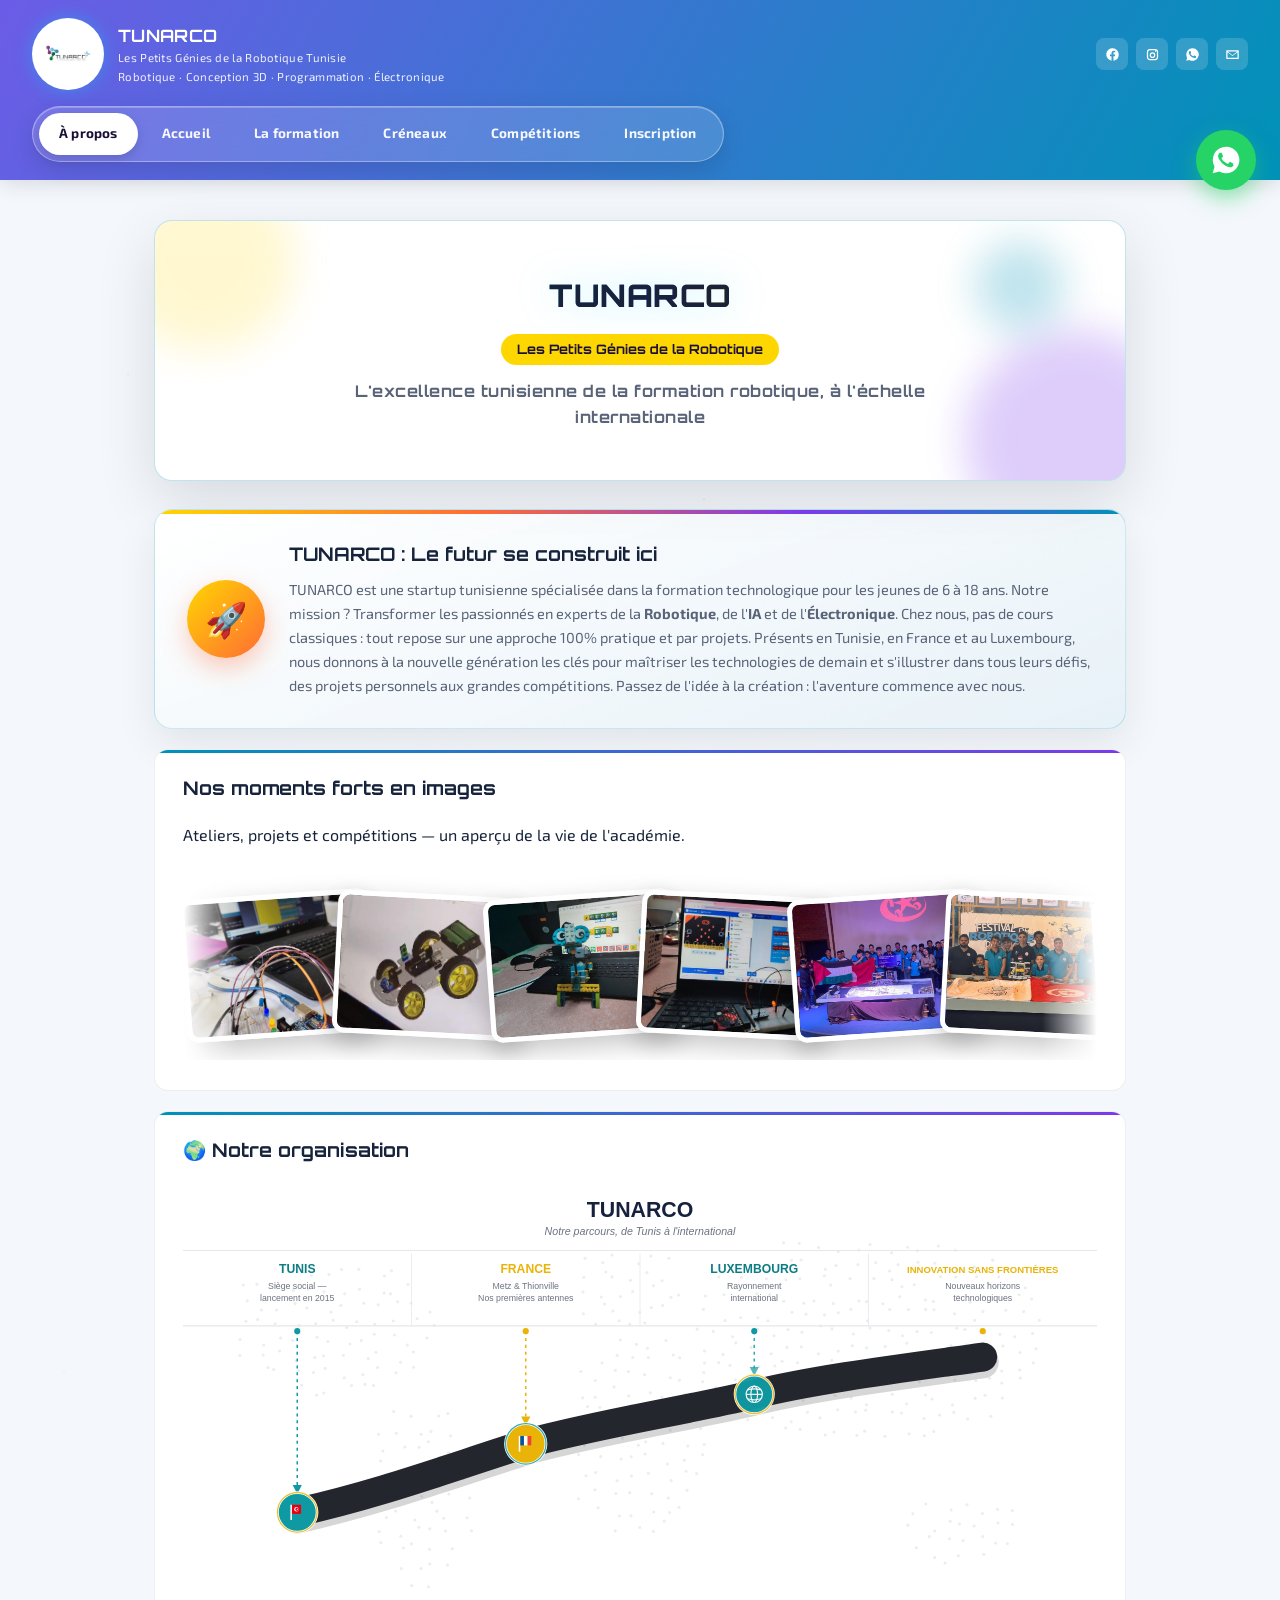
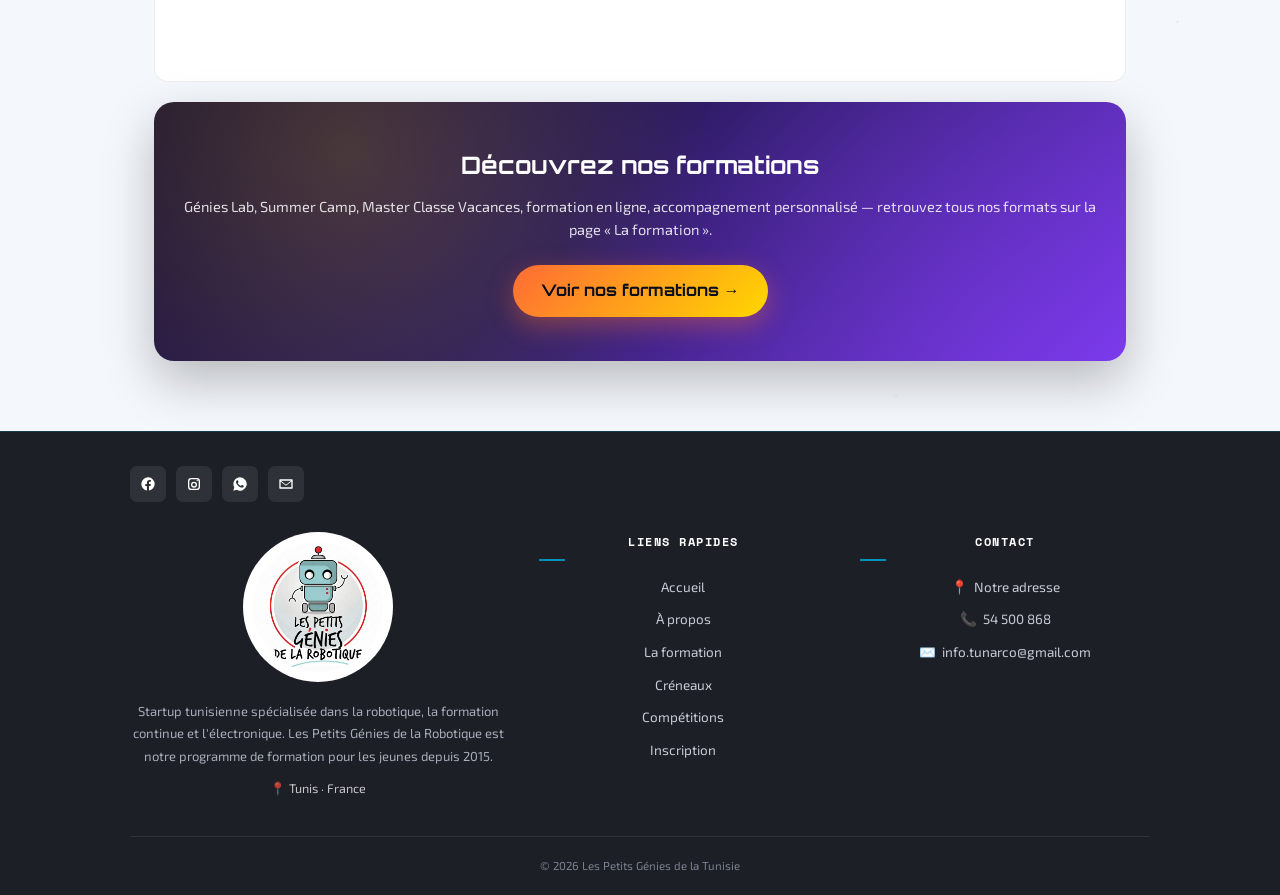
==== commit 20902c1f: "Add files via upload" ====
--- a/apropos.html
+++ b/apropos.html
@@ -11,6 +11,7 @@
 </head>
 <body>
 <div id="pageTransition"></div>
+<a href="https://wa.me/21654500868" target="_blank" rel="noopener" class="whatsapp-float" aria-label="WhatsApp"><svg viewBox="0 0 24 24"><path d="M12 2a10 10 0 0 0-8.6 15L2 22l5.1-1.3A10 10 0 1 0 12 2zm5.8 14.2c-.2.6-1.4 1.2-1.9 1.2-.5.1-1.1.1-1.8-.1-.4-.1-1-.3-1.7-.6-3-1.3-4.9-4.3-5.1-4.5-.1-.2-1.2-1.6-1.2-3s.8-2.1 1-2.4c.2-.2.5-.3.7-.3h.5c.2 0 .4 0 .6.4.2.5.7 1.7.8 1.9.1.2.1.4 0 .6-.1.2-.2.3-.3.5-.2.2-.3.3-.5.5-.2.2-.3.4-.1.7.2.3.8 1.3 1.7 2.1 1.2 1 2.1 1.4 2.5 1.6.3.1.5.1.7-.1.2-.2.7-.8.9-1.1.2-.3.4-.2.6-.1.2.1 1.6.7 1.8.9.2.1.4.2.4.3.1.2.1.7-.1 1.3z"/></svg></a>
 <header class="site-header">
   <div class="brand">
     <img class="logo-img" src="assets/logo-tunarco.png" alt="Logo TUNARCO">
